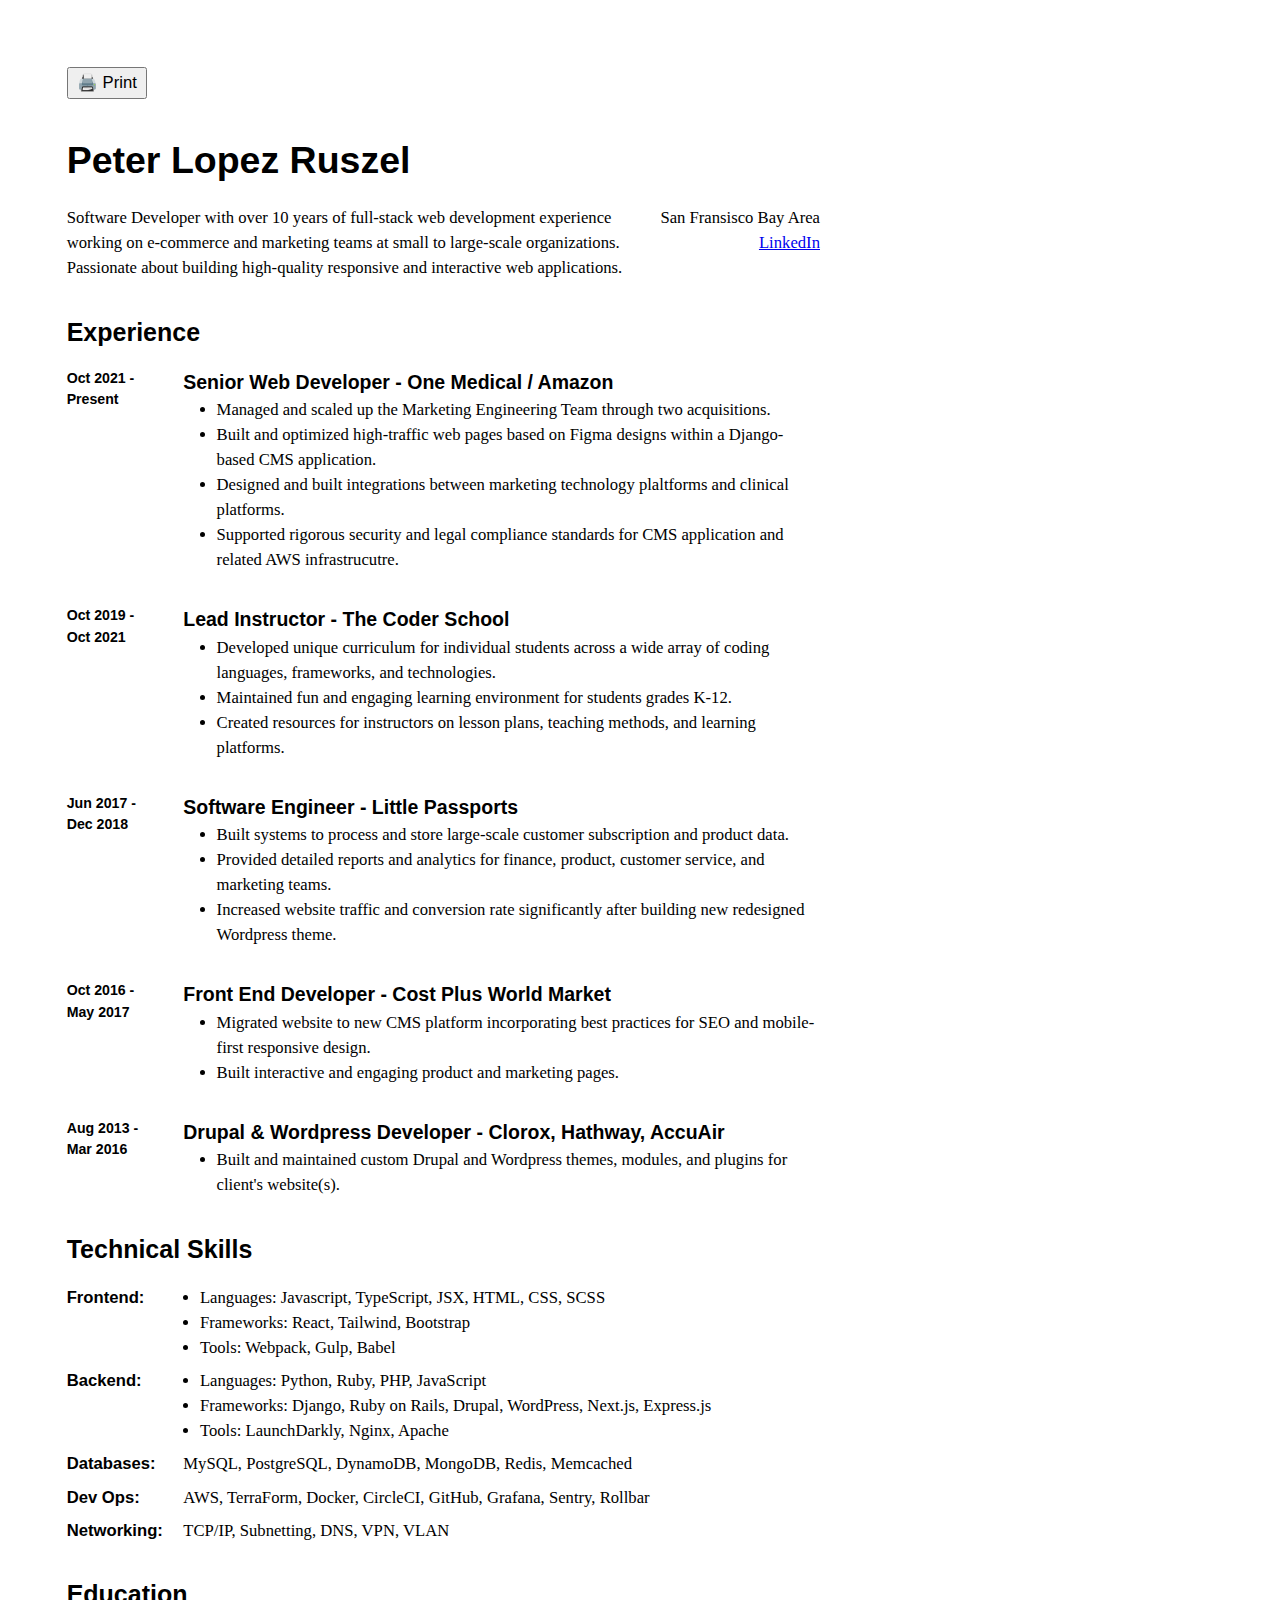
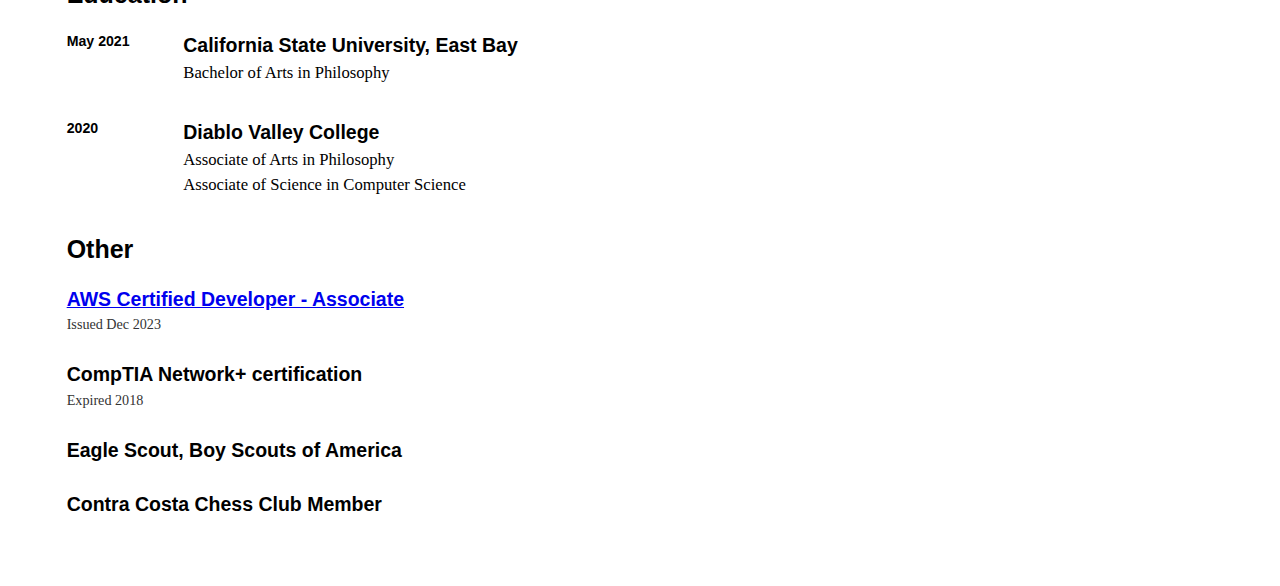
==== resume.html @ 1bb6dc42 "update resume" ====
<!DOCTYPE html>
<html lang="en">
  <head>
    <meta charset="utf-8" />
    <meta name="viewport" content="width=device-width, initial-scale=1" />
    <!-- SEO -->
    <title>Peter Ruszel Resume</title>
    <meta property="og:title" content="Peter Ruszel Resume" />
    <meta
      property="og:description"
      content="Software Developer with over 10 years of full-stack web development experience working on e-commerce and marketing teams at small to large-scale organizations. Passionate about building high-quality responsive and interactive web applications."
    />
    <meta
      property="og:image"
      content="https://peterlopez.github.io/images/open-graph.jpg"
    />
    <meta property="og:type" content="website" />
    <meta property="og:url" content="https://peterlopez.github.io/resume" />

    <!-- assets/resources -->
    <link rel="icon" href="data:;base64,iVBORwOKGO=" />
    <style>
      /* Reset */
      * {
        box-sizing: border-box;
      }
      p {
        margin: 0;
      }
      a:visited {
        color: blue;
      }

      /* Fonts */
      :root {
        --base-font-size: 10pt;
        --body-font: Georgia, "Times New Roman", Times, serif;
        --title-font: "Avenir Next", "Lucida Sans", "Lucida Sans Regular",
          "Lucida Grande", "Lucida Sans Unicode", Geneva, Verdana, sans-serif;
      }
      html {
        font-size: var(--base-font-size);
        font-family: var(--body-font);
        line-height: 1.5;
      }
      h1,
      h2,
      h3,
      h4 {
        font-family: var(--title-font);
      }

      /* Page setup */
      body {
        margin: 0;
      }
      @media screen {
        body {
          display: flex;
          flex-direction: column;
          align-items: flex-start;
          padding: 4rem;
          max-width: calc(8.5in - 8rem);
        }
      }
      @media screen and (min-width: 1024px) {
        body {
          zoom: 125%;
        }
      }
      @media print {
        .page {
          margin: 0;
          width: 6.5in;
          page-break-after: always;
        }
      }

      /* Header */
      header {
        display: grid;
        grid-template-columns: auto auto;
      }
      .page1 header {
        row-gap: 1rem;
      }
      .page1 header h1 {
        grid-column: span 2;
      }
      .print-btn {
        margin-bottom: 2rem;
        order: -1;
        padding: 0.25rem 0.5rem;
        color: black;
      }
      .name {
        margin: 0;
        font-size: 2.25rem;
      }
      .page2 .name {
        margin-bottom: 1rem;
      }
      @media screen {
        .page2 header {
          display: none;
        }
      }
      .summary {
        padding-right: 1rem;
        text-wrap: balance;
      }
      aside {
        text-align: right;
      }
      .contact p {
        margin: 0;
      }
      .page-num {
        font-family: var(--title-font);
        font-size: 1.15rem;
        margin-bottom: 1.5rem;
        margin-top: 0;
      }

      /* All Sections */
      .section-title {
        margin: 2rem 0 1rem;
      }
      .title2 {
        margin: 0;
      }
      .title3 {
        font-size: 1rem;
        font-family: var(--body-font);
        font-weight: normal;
        margin: 0;
      }
      .body-copy2 {
        color: #333;
        font-size: 0.85rem;
      }
      .entry {
        display: grid;
        grid-template-columns: 10ch auto;
        grid-template-areas: "date content";
        grid-column-gap: 2rem;
        margin: 0 0 2rem 0;
      }
      .entry .date {
        grid-area: date;
        font-size: 0.85rem;
        font-family: var(--title-font);
        font-weight: bold;
        margin: 0;
      }
      .entry .content {
        grid-area: content;
      }

      /* Experience section */
      .experience .responsibilities {
        margin: 0;
        padding: 0 0 0 2rem;
      }

      /* Skills section */
      .tech-skills .section-title {
        margin-top: 0;
      }
      .tech-skills .section-content {
        display: grid;
        grid-template-columns: 10ch auto;
        grid-row-gap: 0.5rem;
        grid-column-gap: 2rem;
        align-items: start;
      }
      .skill-category {
        font-weight: bold;
        font-family: var(--title-font);
      }
      .skill-category,
      .skill-items {
        margin: 0;
        padding: 0;
      }
      ul.skill-items {
        padding-left: 1rem;
      }
      .soft-skills-list {
        padding-left: 0;
        margin-top: 0;
        margin-bottom: 0;
      }
      .soft-skills-list li {
        margin-bottom: 0.25rem;
      }

      @media print {
        .print-btn {
          display: none;
        }
        a,
        a:visited {
          color: black;
          text-decoration: none;
        }
        @page {
          size: auto;
          margin: 0.75in 1in;
        }
      }
    </style>
  </head>
  <body>
    <div class="page page1">
      <header>
        <h1 class="name">Peter Lopez Ruszel</h1>
        <p class="summary">
          Software Developer with over 10 years of full-stack web development
          experience working on e-commerce and marketing teams at small to
          large-scale organizations. Passionate about building high-quality
          responsive and interactive web applications.
        </p>
        <aside>
          <div class="contact">
            <p class="contact-location">San Fransisco Bay Area</p>
            <p class="contact-linkedin">
              <a href="https://linkedin.com/in/peterrlopez">LinkedIn</a>
            </p>
          </div>
        </aside>
      </header>
      <main>
        <section class="experience">
          <h2 class="section-title">Experience</h2>
          <div class="section-content">
            <div class="entry">
              <p class="date">Oct 2021 - Present</p>
              <div class="content">
                <h3 class="title2">
                  Senior Web Developer - One Medical / Amazon
                </h3>
                <ul class="responsibilities">
                  <li>
                    Managed and scaled up the Marketing Engineering Team through
                    two acquisitions.
                  </li>
                  <li>
                    Built and optimized high-traffic web pages based on Figma
                    designs within a Django-based CMS application.
                  </li>
                  <li>
                    Designed and built integrations between marketing technology
                    plaltforms and clinical platforms.
                  </li>
                  <li>
                    Supported rigorous security and legal compliance standards
                    for CMS application and related AWS infrastrucutre.
                  </li>
                </ul>
              </div>
            </div>
            <div class="entry">
              <p class="date">Oct 2019 - <br />Oct 2021</p>
              <div class="content">
                <h3 class="title2">Lead Instructor - The Coder School</h3>
                <ul class="responsibilities">
                  <li>
                    Developed unique curriculum for individual students across a
                    wide array of coding languages, frameworks, and
                    technologies.
                  </li>
                  <li>
                    Maintained fun and engaging learning environment for
                    students grades K-12.
                  </li>
                  <li>
                    Created resources for instructors on lesson plans, teaching
                    methods, and learning platforms.
                  </li>
                </ul>
              </div>
            </div>
            <div class="entry">
              <p class="date">Jun 2017 - Dec 2018</p>
              <div class="content">
                <h3 class="title2">Software Engineer - Little Passports</h3>
                <ul class="responsibilities">
                  <li>
                    Built systems to process and store large-scale customer
                    subscription and product data.
                  </li>
                  <li>
                    Provided detailed reports and analytics for finance,
                    product, customer service, and marketing teams.
                  </li>
                  <li>
                    Increased website traffic and conversion rate significantly
                    after building new redesigned Wordpress theme.
                  </li>
                </ul>
              </div>
            </div>
            <div class="entry">
              <p class="date">Oct 2016 - May 2017</p>
              <div class="content">
                <h3 class="title2">
                  Front End Developer - Cost Plus World Market
                </h3>
                <ul class="responsibilities">
                  <li>
                    Migrated website to new CMS platform incorporating best
                    practices for SEO and mobile-first responsive design.
                  </li>
                  <li>
                    Built interactive and engaging product and marketing pages.
                  </li>
                </ul>
              </div>
            </div>
            <div class="entry">
              <p class="date">Aug 2013 - Mar 2016</p>
              <div class="content">
                <h3 class="title2">
                  Drupal & Wordpress Developer - Clorox, Hathway, AccuAir
                </h3>
                <ul class="responsibilities">
                  <li>
                    Built and maintained custom Drupal and Wordpress themes,
                    modules, and plugins for client's website(s).
                  </li>
                </ul>
              </div>
            </div>
          </div>
        </section>
      </main>
    </div>
    <div class="page page2">
      <header>
        <h1 class="name">Peter Lopez Ruszel</h1>
        <aside>
          <p class="page-num">2</p>
        </aside>
      </header>
      <main>
        <section class="tech-skills">
          <h2 class="section-title">Technical Skills</h2>
          <div class="section-content">
            <p class="skill-category">Frontend:</p>
            <ul class="skill-items">
              <li>Languages: Javascript, TypeScript, JSX, HTML, CSS, SCSS</li>
              <li>Frameworks: React, Tailwind, Bootstrap</li>
              <li>Tools: Webpack, Gulp, Babel</li>
            </ul>
            <p class="skill-category">Backend:</p>
            <ul class="skill-items">
              <li>Languages: Python, Ruby, PHP, JavaScript</li>
              <li>
                Frameworks: Django, Ruby on Rails, Drupal, WordPress, Next.js,
                Express.js
              </li>
              <li>Tools: LaunchDarkly, Nginx, Apache</li>
            </ul>
            <p class="skill-category">Databases:</p>
            <p class="skill-items">
              MySQL, PostgreSQL, DynamoDB, MongoDB, Redis, Memcached
            </p>
            <p class="skill-category">Dev Ops:</p>
            <p class="skill-items">
              AWS, TerraForm, Docker, CircleCI, GitHub, Grafana, Sentry, Rollbar
            </p>
            <p class="skill-category">Networking:</p>
            <p class="skill-items">TCP/IP, Subnetting, DNS, VPN, VLAN</p>
          </div>
        </section>
        <section class="education">
          <h2 class="section-title">Education</h2>
          <div class="section-content">
            <div class="entry">
              <p class="date">May 2021</p>
              <div class="content">
                <h3 class="title2">California State University, East Bay</h3>
                <h3 class="title3">Bachelor of Arts in Philosophy</h3>
              </div>
            </div>
            <div class="entry">
              <p class="date">2020</p>
              <div class="content">
                <h3 class="title2">Diablo Valley College</h3>
                <h3 class="title3">Associate of Arts in Philosophy</h3>
                <h3 class="title3">Associate of Science in Computer Science</h3>
              </div>
            </div>
          </div>
        </section>
        <section class="other">
          <h2 class="section-title">Other</h2>
          <div class="section-content">
            <h3 class="title2">
              <a
                href="https://www.credly.com/earner/earned/badge/3012c490-37a2-4f59-a415-b92a71e6569e"
              >
                AWS Certified Developer - Associate
              </a>
            </h3>
            <p class="body-copy2">Issued Dec 2023</p>
            <br />
            <h3 class="title2">CompTIA Network+ certification</h3>
            <p class="body-copy2">Expired 2018</p>
            <br />
            <h3 class="title2">Eagle Scout, Boy Scouts of America</h3>
            <br />
            <h3 class="title2">Contra Costa Chess Club Member</h3>
          </div>
        </section>
      </main>
    </div>
    <button class="print-btn" onclick="window.print()">🖨️ Print</button>
  </body>
</html>
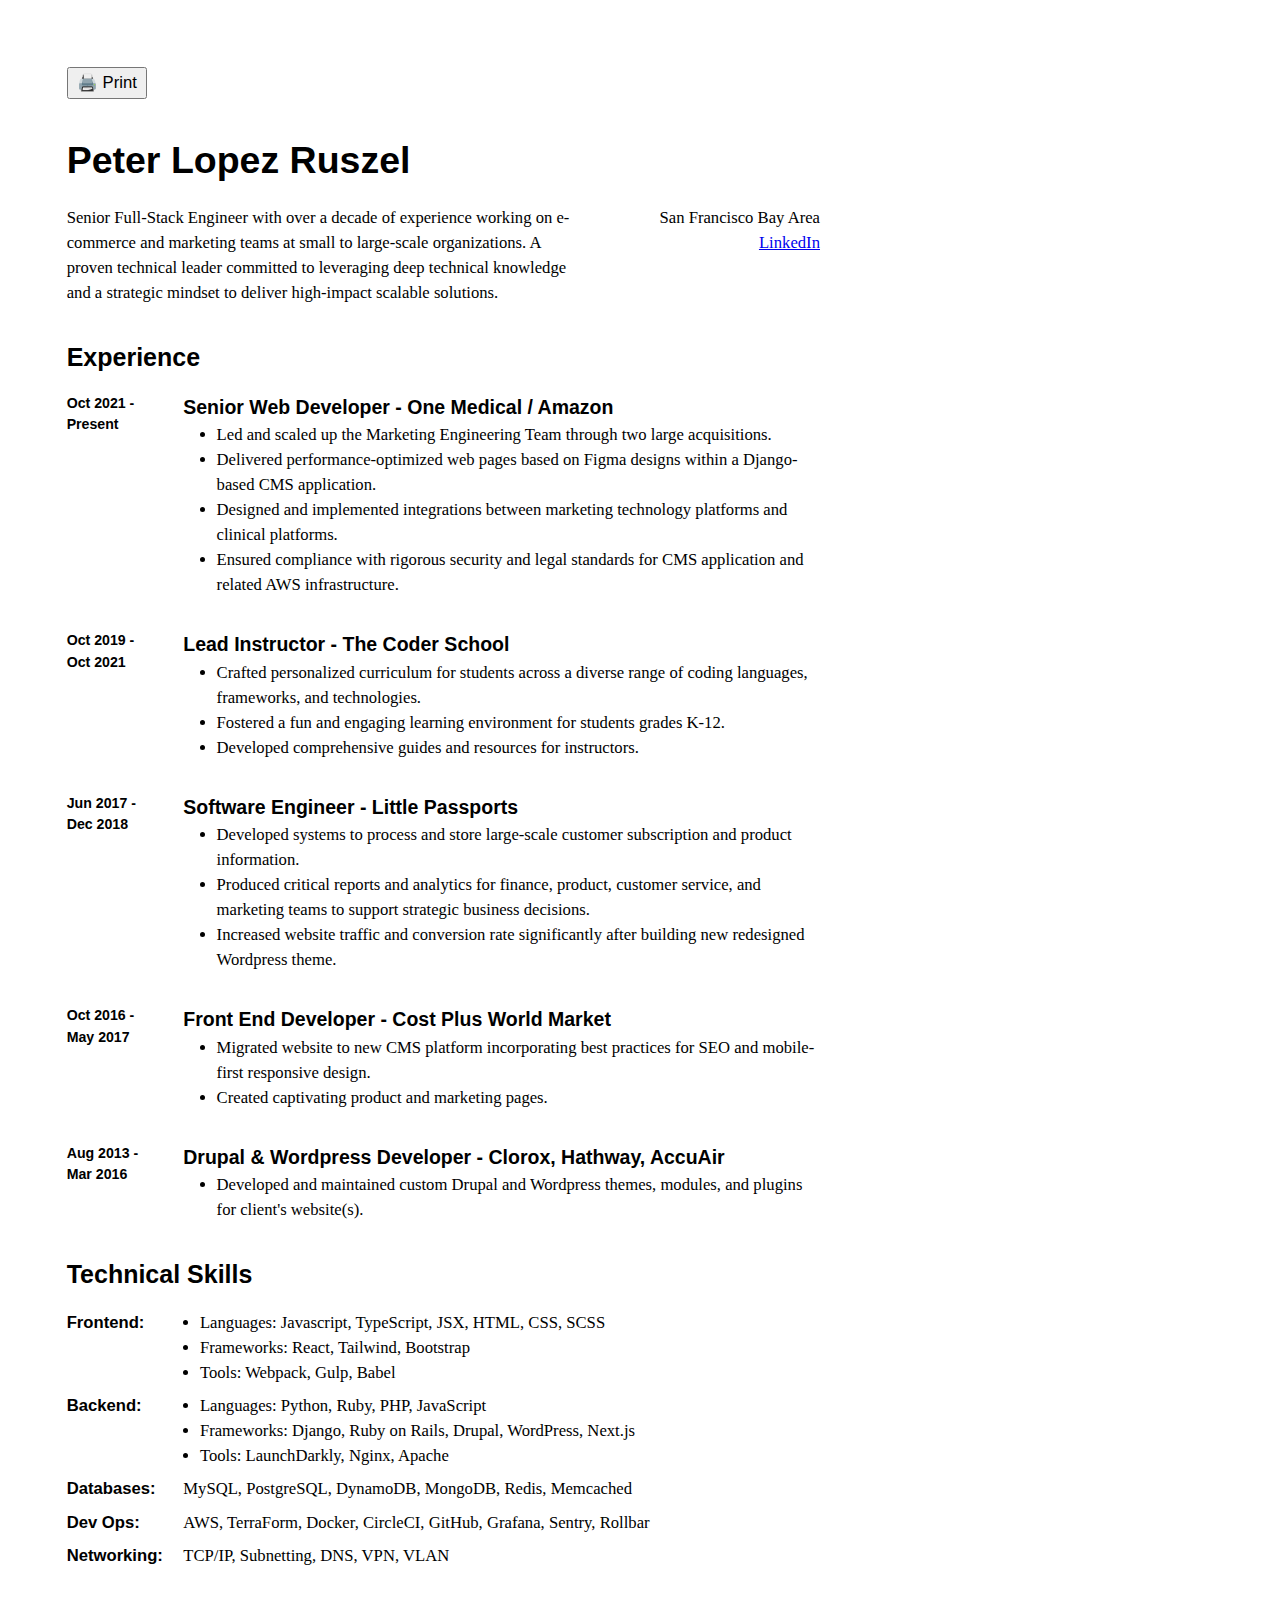
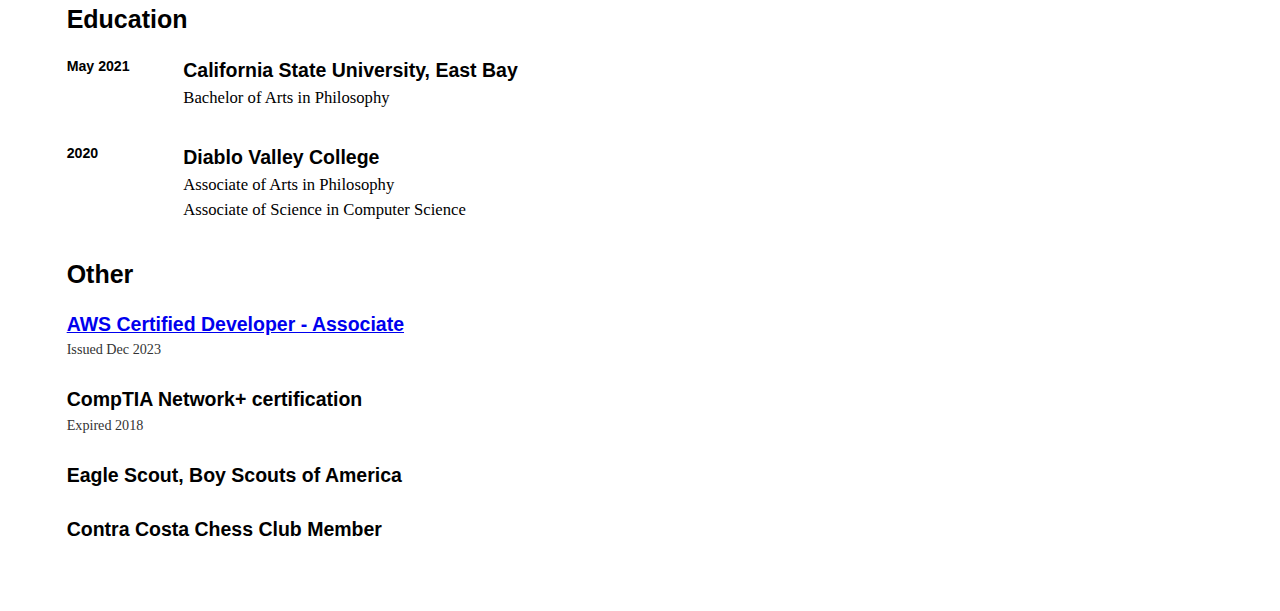
==== commit 45cc721c: "update resume" ====
--- a/resume.html
+++ b/resume.html
@@ -216,14 +216,15 @@
       <header>
         <h1 class="name">Peter Lopez Ruszel</h1>
         <p class="summary">
-          Software Developer with over 10 years of full-stack web development
-          experience working on e-commerce and marketing teams at small to
-          large-scale organizations. Passionate about building high-quality
-          responsive and interactive web applications.
+          Senior Full-Stack Engineer with over a decade of experience working on
+          e-commerce and marketing teams at small to large-scale organizations.
+          A proven technical leader committed to leveraging deep technical
+          knowledge and a strategic mindset to deliver high-impact scalable
+          solutions.
         </p>
         <aside>
           <div class="contact">
-            <p class="contact-location">San Fransisco Bay Area</p>
+            <p class="contact-location">San Francisco Bay Area</p>
             <p class="contact-linkedin">
               <a href="https://linkedin.com/in/peterrlopez">LinkedIn</a>
             </p>
@@ -242,20 +243,21 @@
                 </h3>
                 <ul class="responsibilities">
                   <li>
-                    Managed and scaled up the Marketing Engineering Team through
-                    two acquisitions.
-                  </li>
-                  <li>
-                    Built and optimized high-traffic web pages based on Figma
+                    Led and scaled up the Marketing Engineering Team through two
+                    large acquisitions.
+                  </li>
+                  <li>
+                    Delivered performance-optimized web pages based on Figma
                     designs within a Django-based CMS application.
                   </li>
                   <li>
-                    Designed and built integrations between marketing technology
-                    plaltforms and clinical platforms.
-                  </li>
-                  <li>
-                    Supported rigorous security and legal compliance standards
-                    for CMS application and related AWS infrastrucutre.
+                    Designed and implemented integrations between marketing
+                    technology platforms and clinical platforms.
+                  </li>
+                  <li>
+                    Ensured compliance with rigorous security and legal
+                    standards for CMS application and related AWS
+                    infrastructure.
                   </li>
                 </ul>
               </div>
@@ -266,17 +268,17 @@
                 <h3 class="title2">Lead Instructor - The Coder School</h3>
                 <ul class="responsibilities">
                   <li>
-                    Developed unique curriculum for individual students across a
-                    wide array of coding languages, frameworks, and
+                    Crafted personalized curriculum for students across a
+                    diverse range of coding languages, frameworks, and
                     technologies.
                   </li>
                   <li>
-                    Maintained fun and engaging learning environment for
+                    Fostered a fun and engaging learning environment for
                     students grades K-12.
                   </li>
                   <li>
-                    Created resources for instructors on lesson plans, teaching
-                    methods, and learning platforms.
+                    Developed comprehensive guides and resources for
+                    instructors.
                   </li>
                 </ul>
               </div>
@@ -287,12 +289,13 @@
                 <h3 class="title2">Software Engineer - Little Passports</h3>
                 <ul class="responsibilities">
                   <li>
-                    Built systems to process and store large-scale customer
-                    subscription and product data.
-                  </li>
-                  <li>
-                    Provided detailed reports and analytics for finance,
-                    product, customer service, and marketing teams.
+                    Developed systems to process and store large-scale customer
+                    subscription and product information.
+                  </li>
+                  <li>
+                    Produced critical reports and analytics for finance,
+                    product, customer service, and marketing teams to support
+                    strategic business decisions.
                   </li>
                   <li>
                     Increased website traffic and conversion rate significantly
@@ -312,9 +315,7 @@
                     Migrated website to new CMS platform incorporating best
                     practices for SEO and mobile-first responsive design.
                   </li>
-                  <li>
-                    Built interactive and engaging product and marketing pages.
-                  </li>
+                  <li>Created captivating product and marketing pages.</li>
                 </ul>
               </div>
             </div>
@@ -326,7 +327,7 @@
                 </h3>
                 <ul class="responsibilities">
                   <li>
-                    Built and maintained custom Drupal and Wordpress themes,
+                    Developed and maintained custom Drupal and Wordpress themes,
                     modules, and plugins for client's website(s).
                   </li>
                 </ul>
@@ -357,8 +358,7 @@
             <ul class="skill-items">
               <li>Languages: Python, Ruby, PHP, JavaScript</li>
               <li>
-                Frameworks: Django, Ruby on Rails, Drupal, WordPress, Next.js,
-                Express.js
+                Frameworks: Django, Ruby on Rails, Drupal, WordPress, Next.js
               </li>
               <li>Tools: LaunchDarkly, Nginx, Apache</li>
             </ul>
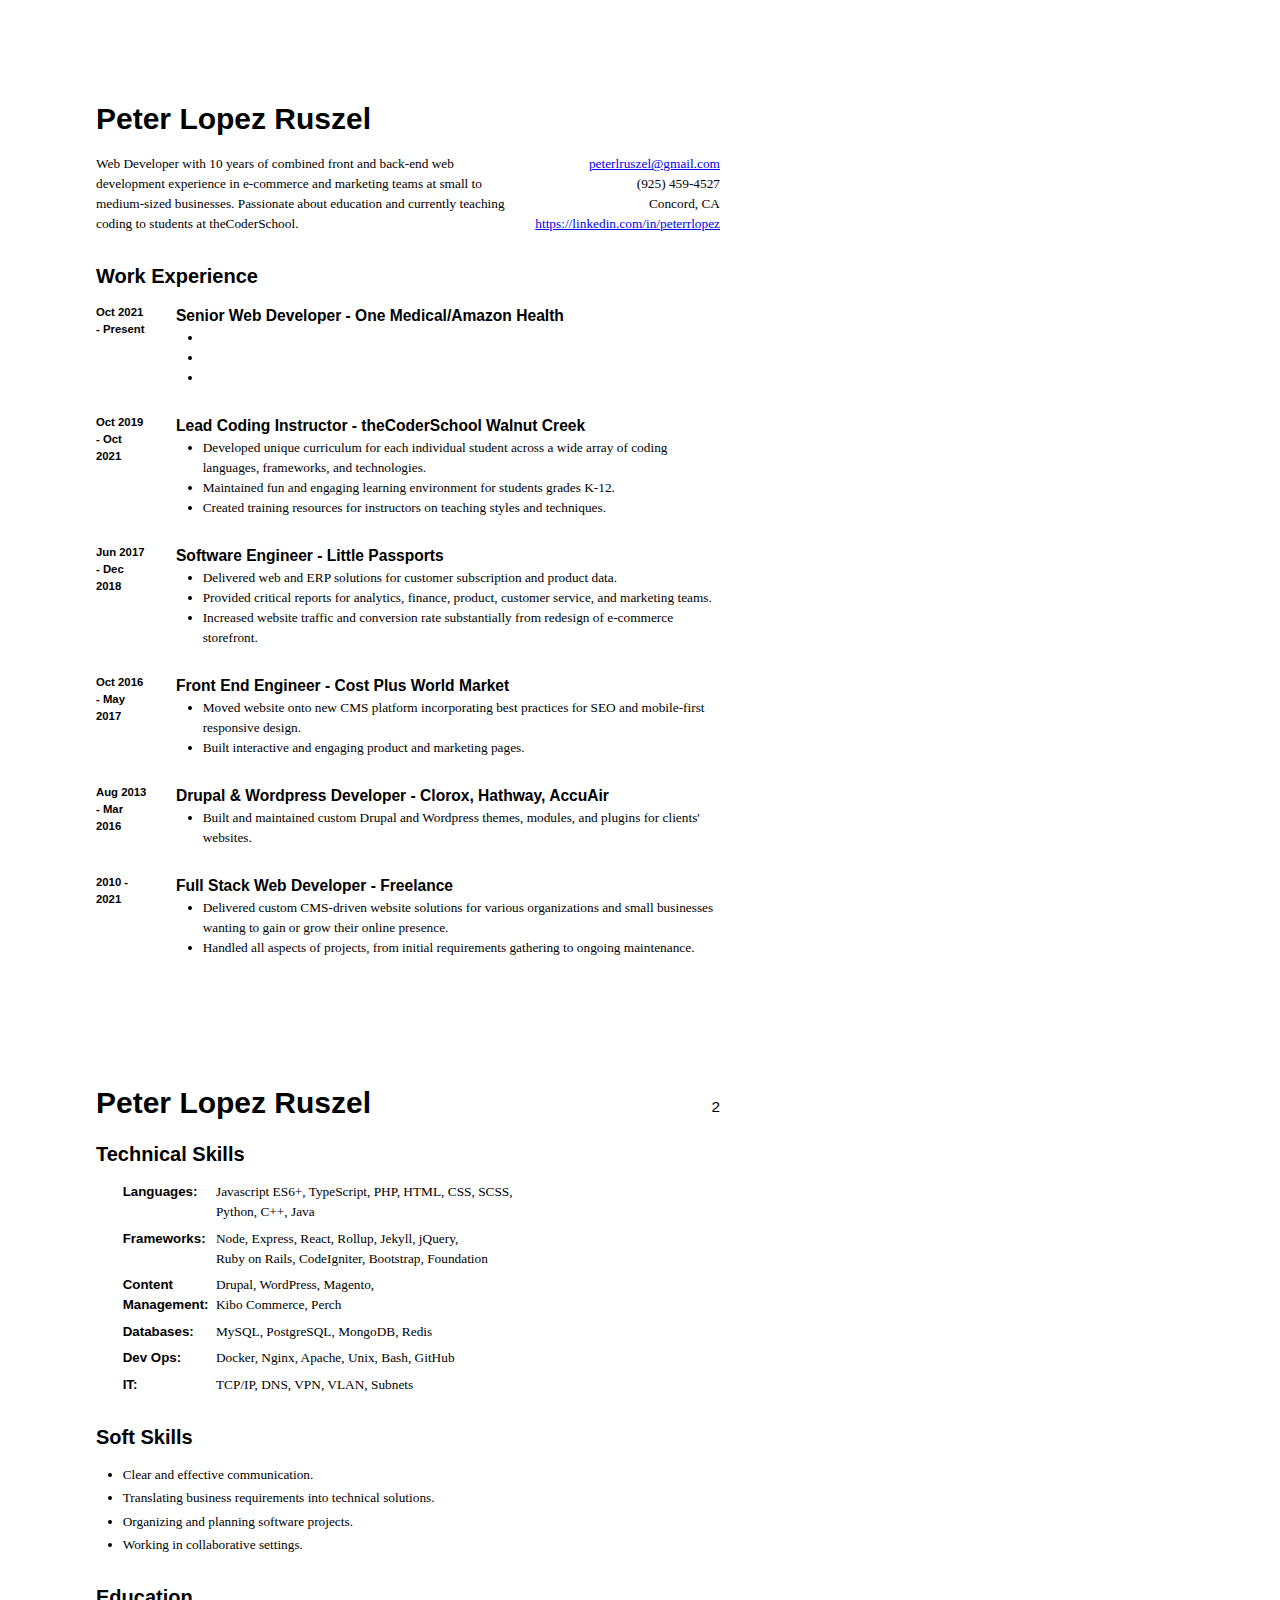
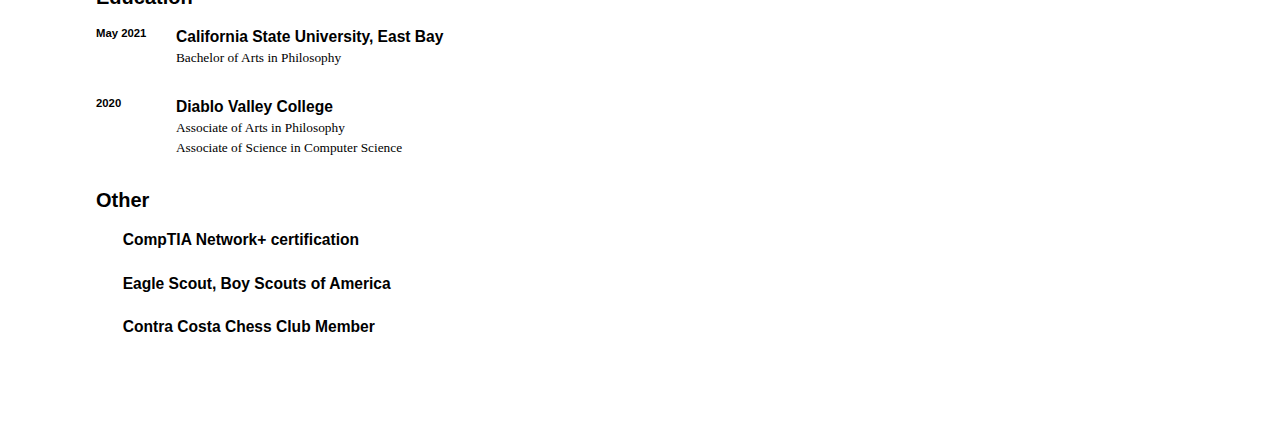
==== commit b2a06a83: "update resume" ====
--- a/resume.html
+++ b/resume.html
@@ -1,421 +1,334 @@
 <!DOCTYPE html>
-<html lang="en">
-  <head>
-    <meta charset="utf-8" />
-    <meta name="viewport" content="width=device-width, initial-scale=1" />
-    <!-- SEO -->
-    <title>Peter Ruszel Resume</title>
-    <meta property="og:title" content="Peter Ruszel Resume" />
-    <meta
-      property="og:description"
-      content="Software Developer with over 10 years of full-stack web development experience working on e-commerce and marketing teams at small to large-scale organizations. Passionate about building high-quality responsive and interactive web applications."
-    />
-    <meta
-      property="og:image"
-      content="https://peterlopez.github.io/images/open-graph.jpg"
-    />
-    <meta property="og:type" content="website" />
-    <meta property="og:url" content="https://peterlopez.github.io/resume" />
-
-    <!-- assets/resources -->
-    <link rel="icon" href="data:;base64,iVBORwOKGO=" />
-    <style>
-      /* Reset */
-      * {
-        box-sizing: border-box;
-      }
-      p {
-        margin: 0;
-      }
-      a:visited {
-        color: blue;
-      }
-
-      /* Fonts */
-      :root {
-        --base-font-size: 10pt;
-        --body-font: Georgia, "Times New Roman", Times, serif;
-        --title-font: "Avenir Next", "Lucida Sans", "Lucida Sans Regular",
-          "Lucida Grande", "Lucida Sans Unicode", Geneva, Verdana, sans-serif;
-      }
-      html {
-        font-size: var(--base-font-size);
-        font-family: var(--body-font);
-        line-height: 1.5;
-      }
-      h1,
-      h2,
-      h3,
-      h4 {
-        font-family: var(--title-font);
-      }
-
-      /* Page setup */
-      body {
-        margin: 0;
-      }
-      @media screen {
-        body {
-          display: flex;
-          flex-direction: column;
-          align-items: flex-start;
-          padding: 4rem;
-          max-width: calc(8.5in - 8rem);
-        }
-      }
-      @media screen and (min-width: 1024px) {
-        body {
-          zoom: 125%;
-        }
-      }
-      @media print {
-        .page {
-          margin: 0;
-          width: 6.5in;
-          page-break-after: always;
-        }
-      }
-
-      /* Header */
-      header {
-        display: grid;
-        grid-template-columns: auto auto;
-      }
-      .page1 header {
-        row-gap: 1rem;
-      }
-      .page1 header h1 {
-        grid-column: span 2;
-      }
-      .print-btn {
-        margin-bottom: 2rem;
-        order: -1;
-        padding: 0.25rem 0.5rem;
-        color: black;
-      }
-      .name {
-        margin: 0;
-        font-size: 2.25rem;
-      }
-      .page2 .name {
-        margin-bottom: 1rem;
-      }
-      @media screen {
-        .page2 header {
-          display: none;
-        }
-      }
-      .summary {
-        padding-right: 1rem;
-        text-wrap: balance;
-      }
-      aside {
-        text-align: right;
-      }
-      .contact p {
-        margin: 0;
-      }
-      .page-num {
-        font-family: var(--title-font);
-        font-size: 1.15rem;
-        margin-bottom: 1.5rem;
-        margin-top: 0;
-      }
-
-      /* All Sections */
-      .section-title {
-        margin: 2rem 0 1rem;
-      }
-      .title2 {
-        margin: 0;
-      }
-      .title3 {
-        font-size: 1rem;
-        font-family: var(--body-font);
-        font-weight: normal;
-        margin: 0;
-      }
-      .body-copy2 {
-        color: #333;
-        font-size: 0.85rem;
-      }
-      .entry {
-        display: grid;
-        grid-template-columns: 10ch auto;
-        grid-template-areas: "date content";
-        grid-column-gap: 2rem;
-        margin: 0 0 2rem 0;
-      }
-      .entry .date {
-        grid-area: date;
-        font-size: 0.85rem;
-        font-family: var(--title-font);
-        font-weight: bold;
-        margin: 0;
-      }
-      .entry .content {
-        grid-area: content;
-      }
-
-      /* Experience section */
-      .experience .responsibilities {
-        margin: 0;
-        padding: 0 0 0 2rem;
-      }
-
-      /* Skills section */
-      .tech-skills .section-title {
-        margin-top: 0;
-      }
-      .tech-skills .section-content {
-        display: grid;
-        grid-template-columns: 10ch auto;
-        grid-row-gap: 0.5rem;
-        grid-column-gap: 2rem;
-        align-items: start;
-      }
-      .skill-category {
-        font-weight: bold;
-        font-family: var(--title-font);
-      }
-      .skill-category,
-      .skill-items {
-        margin: 0;
-        padding: 0;
-      }
-      ul.skill-items {
-        padding-left: 1rem;
-      }
-      .soft-skills-list {
-        padding-left: 0;
-        margin-top: 0;
-        margin-bottom: 0;
-      }
-      .soft-skills-list li {
-        margin-bottom: 0.25rem;
-      }
-
-      @media print {
-        .print-btn {
-          display: none;
-        }
-        a,
-        a:visited {
-          color: black;
-          text-decoration: none;
-        }
-        @page {
-          size: auto;
-          margin: 0.75in 1in;
-        }
-      }
-    </style>
-  </head>
-  <body>
-    <div class="page page1">
-      <header>
-        <h1 class="name">Peter Lopez Ruszel</h1>
-        <p class="summary">
-          Senior Full-Stack Engineer with over a decade of experience working on
-          e-commerce and marketing teams at small to large-scale organizations.
-          A proven technical leader committed to leveraging deep technical
-          knowledge and a strategic mindset to deliver high-impact scalable
-          solutions.
-        </p>
-        <aside>
-          <div class="contact">
-            <p class="contact-location">San Francisco Bay Area</p>
-            <p class="contact-linkedin">
-              <a href="https://linkedin.com/in/peterrlopez">LinkedIn</a>
-            </p>
-          </div>
-        </aside>
-      </header>
-      <main>
-        <section class="experience">
-          <h2 class="section-title">Experience</h2>
-          <div class="section-content">
-            <div class="entry">
-              <p class="date">Oct 2021 - Present</p>
-              <div class="content">
-                <h3 class="title2">
-                  Senior Web Developer - One Medical / Amazon
-                </h3>
-                <ul class="responsibilities">
-                  <li>
-                    Led and scaled up the Marketing Engineering Team through two
-                    large acquisitions.
-                  </li>
-                  <li>
-                    Delivered performance-optimized web pages based on Figma
-                    designs within a Django-based CMS application.
-                  </li>
-                  <li>
-                    Designed and implemented integrations between marketing
-                    technology platforms and clinical platforms.
-                  </li>
-                  <li>
-                    Ensured compliance with rigorous security and legal
-                    standards for CMS application and related AWS
-                    infrastructure.
-                  </li>
-                </ul>
-              </div>
-            </div>
-            <div class="entry">
-              <p class="date">Oct 2019 - <br />Oct 2021</p>
-              <div class="content">
-                <h3 class="title2">Lead Instructor - The Coder School</h3>
-                <ul class="responsibilities">
-                  <li>
-                    Crafted personalized curriculum for students across a
-                    diverse range of coding languages, frameworks, and
-                    technologies.
-                  </li>
-                  <li>
-                    Fostered a fun and engaging learning environment for
-                    students grades K-12.
-                  </li>
-                  <li>
-                    Developed comprehensive guides and resources for
-                    instructors.
-                  </li>
-                </ul>
-              </div>
-            </div>
-            <div class="entry">
-              <p class="date">Jun 2017 - Dec 2018</p>
-              <div class="content">
-                <h3 class="title2">Software Engineer - Little Passports</h3>
-                <ul class="responsibilities">
-                  <li>
-                    Developed systems to process and store large-scale customer
-                    subscription and product information.
-                  </li>
-                  <li>
-                    Produced critical reports and analytics for finance,
-                    product, customer service, and marketing teams to support
-                    strategic business decisions.
-                  </li>
-                  <li>
-                    Increased website traffic and conversion rate significantly
-                    after building new redesigned Wordpress theme.
-                  </li>
-                </ul>
-              </div>
-            </div>
-            <div class="entry">
-              <p class="date">Oct 2016 - May 2017</p>
-              <div class="content">
-                <h3 class="title2">
-                  Front End Developer - Cost Plus World Market
-                </h3>
-                <ul class="responsibilities">
-                  <li>
-                    Migrated website to new CMS platform incorporating best
-                    practices for SEO and mobile-first responsive design.
-                  </li>
-                  <li>Created captivating product and marketing pages.</li>
-                </ul>
-              </div>
-            </div>
-            <div class="entry">
-              <p class="date">Aug 2013 - Mar 2016</p>
-              <div class="content">
-                <h3 class="title2">
-                  Drupal & Wordpress Developer - Clorox, Hathway, AccuAir
-                </h3>
-                <ul class="responsibilities">
-                  <li>
-                    Developed and maintained custom Drupal and Wordpress themes,
-                    modules, and plugins for client's website(s).
-                  </li>
-                </ul>
-              </div>
-            </div>
-          </div>
-        </section>
-      </main>
-    </div>
-    <div class="page page2">
-      <header>
-        <h1 class="name">Peter Lopez Ruszel</h1>
-        <aside>
-          <p class="page-num">2</p>
-        </aside>
-      </header>
-      <main>
-        <section class="tech-skills">
-          <h2 class="section-title">Technical Skills</h2>
-          <div class="section-content">
-            <p class="skill-category">Frontend:</p>
-            <ul class="skill-items">
-              <li>Languages: Javascript, TypeScript, JSX, HTML, CSS, SCSS</li>
-              <li>Frameworks: React, Tailwind, Bootstrap</li>
-              <li>Tools: Webpack, Gulp, Babel</li>
-            </ul>
-            <p class="skill-category">Backend:</p>
-            <ul class="skill-items">
-              <li>Languages: Python, Ruby, PHP, JavaScript</li>
-              <li>
-                Frameworks: Django, Ruby on Rails, Drupal, WordPress, Next.js
-              </li>
-              <li>Tools: LaunchDarkly, Nginx, Apache</li>
-            </ul>
-            <p class="skill-category">Databases:</p>
-            <p class="skill-items">
-              MySQL, PostgreSQL, DynamoDB, MongoDB, Redis, Memcached
-            </p>
-            <p class="skill-category">Dev Ops:</p>
-            <p class="skill-items">
-              AWS, TerraForm, Docker, CircleCI, GitHub, Grafana, Sentry, Rollbar
-            </p>
-            <p class="skill-category">Networking:</p>
-            <p class="skill-items">TCP/IP, Subnetting, DNS, VPN, VLAN</p>
-          </div>
-        </section>
-        <section class="education">
-          <h2 class="section-title">Education</h2>
-          <div class="section-content">
-            <div class="entry">
-              <p class="date">May 2021</p>
-              <div class="content">
-                <h3 class="title2">California State University, East Bay</h3>
-                <h3 class="title3">Bachelor of Arts in Philosophy</h3>
-              </div>
-            </div>
-            <div class="entry">
-              <p class="date">2020</p>
-              <div class="content">
-                <h3 class="title2">Diablo Valley College</h3>
-                <h3 class="title3">Associate of Arts in Philosophy</h3>
-                <h3 class="title3">Associate of Science in Computer Science</h3>
-              </div>
-            </div>
-          </div>
-        </section>
-        <section class="other">
-          <h2 class="section-title">Other</h2>
-          <div class="section-content">
-            <h3 class="title2">
-              <a
-                href="https://www.credly.com/earner/earned/badge/3012c490-37a2-4f59-a415-b92a71e6569e"
-              >
-                AWS Certified Developer - Associate
-              </a>
-            </h3>
-            <p class="body-copy2">Issued Dec 2023</p>
-            <br />
-            <h3 class="title2">CompTIA Network+ certification</h3>
-            <p class="body-copy2">Expired 2018</p>
-            <br />
-            <h3 class="title2">Eagle Scout, Boy Scouts of America</h3>
-            <br />
-            <h3 class="title2">Contra Costa Chess Club Member</h3>
-          </div>
-        </section>
-      </main>
-    </div>
-    <button class="print-btn" onclick="window.print()">🖨️ Print</button>
-  </body>
+<html lang='en'>
+	<head>
+		<meta charset='utf-8'>
+		<meta name='viewport' content='width=device-width, initial-scale=1'>
+		<!-- SEO -->
+		<title>Peter Ruszel's Resume</title>
+		<!-- assets/resources -->
+		<link rel="icon" href="data:;base64,iVBORwOKGO=" />
+		<style>
+			* { box-sizing: border-box; }
+
+			/* Fonts */
+			:root {
+				--base-font-size: 10pt;
+				--body-font: Georgia, 'Times New Roman', Times, serif;
+				--title-font: 'Avenir Next', 'Lucida Sans', 'Lucida Sans Regular', 'Lucida Grande', 'Lucida Sans Unicode', Geneva, Verdana, sans-serif;
+			}
+			html {
+				font-size: var(--base-font-size);
+				font-family: var(--body-font);
+				line-height: 1.5;
+			}
+			h1, h2, h3, h4 {
+				font-family: var(--title-font);
+			}
+
+
+			/* Page setup */
+			body {
+				margin: 0;
+			}
+			.page {
+				margin: 1in;
+				width: 6.5in;
+			}
+
+
+			/* Page layout */
+			.page {
+				display: grid;
+				grid-template-columns: auto auto;
+				align-items: end;
+				grid-template-areas: 
+					'header aside'
+					'main main';
+				page-break-after: always;
+			}
+			header { grid-area: header; }
+			main { grid-area: main; }
+			aside { grid-area: aside; }
+
+
+			/* Header */
+			.name {
+				margin: 0;
+				font-size: 2.25rem;
+			}
+			.page2 .name {
+				margin-bottom: 1rem;
+			}
+			.summary {
+				margin: 1rem 1rem 0 0;
+			}
+			aside {
+				text-align: right;
+			}
+			.contact p {
+				margin: 0;
+			}
+			.page-num {
+				font-family: var(--title-font);
+				font-size: 1.15rem;
+				margin-bottom: 1.5rem;
+				margin-top: 0;
+			}
+
+
+			/* All Sections */
+			.section-title {
+				margin: 2rem 0 1rem;
+			}
+			section:not(.experience, .education) .section-content {
+				margin-left: 2rem ;
+			}
+			.title2 {
+				margin: 0;
+			}
+			.title3 {
+				font-size: 1rem;
+				font-family: var(--body-font);
+				font-weight: normal;
+				margin: 0;
+			}
+			.entry {
+				display: grid;
+				grid-template-columns: 8ch auto;
+				grid-template-areas: 'date content';
+				grid-column-gap: 2rem;
+				margin: 0 0 2rem 0;
+			}
+			.entry .date {
+				grid-area: date;
+				font-size: 0.85rem;
+				font-family: var(--title-font);
+				font-weight: bold;
+				margin: 0;
+			}
+			.entry .content {
+				grid-area: content;
+			}
+
+
+			/* Experience section */
+			.experience .responsibilities {
+				margin: 0;
+				padding: 0 0 0 2rem;
+			}
+
+
+			/* Skills section */
+			.tech-skills .section-title {
+				margin-top: 0;
+			}
+			.tech-skills .section-content {
+				display: grid;
+				grid-template-columns: 10ch auto;
+				grid-row-gap: 0.5rem;
+				grid-column-gap: 2rem;
+				align-items: start;
+			}
+			.skill-category {
+				font-weight: bold;
+				font-family: var(--title-font);
+			}
+			.skill-category, .skill-items {
+				margin: 0;
+			}
+			.soft-skills-list {
+				padding-left: 0;
+				margin-top: 0; margin-bottom: 0;
+			}
+			.soft-skills-list li {
+				margin-bottom: 0.25rem;
+			}
+
+
+			@media print {
+				a {
+					color: black;
+					text-decoration: none;
+				}
+				.page {
+					margin: 0;
+				}
+				@page {
+					size: auto;
+					margin: 0.75in 1in;
+				}
+			}
+		</style>
+	</head>
+	<body>
+		<div class='page page1'>
+			<header>
+				<h1 class='name'>Peter Lopez Ruszel</h1>
+				<p class='summary'>
+					Web Developer with 10 years of combined front and back-end web development experience in e-commerce and marketing teams at small to medium-sized businesses. 
+					Passionate about education and currently teaching coding to students at theCoderSchool.
+				</p>
+			</header>
+			<aside>
+				<div class='contact'>
+					<p class='contact-email'><a href='mailto:peterlruszel@gmail.com'>peterlruszel@gmail.com</a></p>
+					<p class='contact-phone'>(925) 459-4527</p>
+					<p class='contact-location'>Concord, CA</p>
+					<p class='contact-linkedin'><a href='https://linkedin.com/in/peterrlopez'>https://linkedin.com/in/peterrlopez</a></p>
+				</div>
+			</aside>
+			<main>
+				<section class='experience'>
+
+					<h2 class='section-title'>Work Experience</h2>
+
+					<div class='section-content'>
+
+                        <div class='entry'>
+                            <p class='date'>Oct 2021 - Present</p>
+							<div class='content'>
+								<h3 class='title2'>Senior Web Developer - One Medical/Amazon Health</h3>
+								<ul class='responsibilities'>
+									<li></li>
+									<li></li>
+									<li></li>
+								</ul>
+							</div> 
+                        </div>
+
+						<div class='entry'>
+							<p class='date'>Oct 2019 - Oct 2021</p>
+							<div class='content'>
+								<h3 class='title2'>Lead Coding Instructor - theCoderSchool Walnut Creek</h3>
+								<ul class='responsibilities'>
+									<li>Developed unique curriculum for each individual student across a wide array of coding languages, frameworks, and technologies.</li>
+									<li>Maintained fun and engaging learning environment for students grades K-12.</li>
+									<li>Created training resources for instructors on teaching styles and techniques.</li>
+								</ul>
+							</div>
+						</div>
+
+						<div class='entry'>
+							<p class='date'>Jun 2017 - Dec 2018</p>
+							<div class='content'>
+								<h3 class='title2'>Software Engineer - Little Passports</h3>
+								<ul class='responsibilities'>
+									<li>Delivered web and ERP solutions for customer subscription and product data.</li>
+									<li>Provided critical reports for analytics, finance, product, customer service, and marketing teams.</li>
+									<li>Increased website traffic and conversion rate substantially from redesign of e-commerce storefront.</li>
+								</ul>
+							</div>
+						</div>
+
+						<div class='entry'>
+							<p class='date'>Oct 2016 - May 2017</p>
+							<div class='content'>
+								<h3 class='title2'>Front End Engineer - Cost Plus World Market</h3>
+								<ul class='responsibilities'>
+									<li>Moved website onto new CMS platform incorporating best practices for SEO and mobile-first responsive design.</li>
+									<li>Built interactive and engaging product and marketing pages.</li>
+								</ul>
+							</div>
+						</div>
+						<div class='entry'>
+							<p class='date'>Aug 2013 - Mar 2016</p>
+							<div class='content'>
+								<h3 class='title2'>Drupal & Wordpress Developer - Clorox, Hathway, AccuAir</h3>
+								<ul class='responsibilities'>
+									<li>Built and maintained custom Drupal and Wordpress themes, modules, and plugins for clients' websites.</li>
+								</ul>
+							</div>
+						</div>
+
+						<div class='entry'>
+							<p class='date'>2010 - 2021</p>
+							<div class='content'>
+								<h3 class='title2'>Full Stack Web Developer - Freelance</h3>
+								<ul class='responsibilities'>
+									<li>Delivered custom CMS-driven website solutions for various organizations and small businesses wanting to gain or grow their online presence.</li>
+									<li>Handled all aspects of projects, from initial requirements gathering to ongoing maintenance.</li>
+								</ul>
+							</div>
+						</div>
+                        
+					</div>
+				</section>
+			</main>
+		</div>
+		<div class='page page2'>
+			<header>
+				<h1 class='name'>Peter Lopez Ruszel</h1>
+			</header>
+			<aside>
+				<p class='page-num'>2</p>
+			</aside>
+			<main>
+				<section class='tech-skills'>
+					<h2 class='section-title'>Technical Skills</h2>
+					<div class='section-content'>
+						<p class='skill-category'>Languages:</p>
+						<p class='skill-items'>
+							Javascript ES6+, TypeScript, PHP, HTML, CSS, SCSS, <br>
+							Python, C++, Java</p>
+						<p class='skill-category'>Frameworks:</p>
+						<p class='skill-items'>
+							Node, Express, React, Rollup, Jekyll, jQuery, <br>
+							Ruby on Rails, CodeIgniter, Bootstrap, Foundation
+						</p>
+						<p class='skill-category'>Content Management:</p>
+						<p class='skill-items'>
+							Drupal, WordPress, Magento, <br>
+							Kibo Commerce, Perch</p>
+						<p class='skill-category'>Databases:</p>
+						<p class='skill-items'>MySQL, PostgreSQL, MongoDB, Redis</p>
+						<p class='skill-category'>Dev Ops:</p>
+						<p class='skill-items'>Docker, Nginx, Apache, Unix, Bash, GitHub</p>
+						<p class='skill-category'>IT:</p>
+						<p class='skill-items'>TCP/IP, DNS, VPN, VLAN, Subnets</p>
+					</div>
+				</section>
+				<section class='soft-skills'>
+					<h2 class='section-title'>Soft Skills</h2>
+					<div class='section-content'>
+						<ul class='soft-skills-list'>
+							<li>Clear and effective communication.</li>
+							<li>Translating business requirements into technical solutions.</li>
+							<li>Organizing and planning software projects.</li>
+							<li>Working in collaborative settings.</li>
+						</ul>
+					</div>
+				</section>
+				<section class='education'>
+					<h2 class='section-title'>Education</h2>
+					<div class='section-content'>
+						<div class='entry'>
+							<p class='date'>May 2021</p>
+							<div class='content'>
+								<h3 class='title2'>California State University, East Bay</h3>
+								<h3 class='title3'>Bachelor of Arts in Philosophy</h3>
+							</div>
+						</div>
+						<div class='entry'>
+							<p class='date'>2020</p>
+							<div class='content'>
+								<h3 class='title2'>Diablo Valley College</h3>
+								<h3 class='title3'>Associate of Arts in Philosophy</h3>
+								<h3 class='title3'>Associate of Science in Computer Science</h3>
+							</div>
+						</div>
+					</div>
+				</section>
+				<section class='other'>
+					<h2 class='section-title'>Other</h2>
+					<div class='section-content'>
+						<h3 class='title2'>CompTIA Network+ certification</h3>
+						<br>
+						<h3 class='title2'>Eagle Scout, Boy Scouts of America</h3>
+						<br>
+						<h3 class='title2'>Contra Costa Chess Club Member</h3>
+					</div>
+				</section>
+			</main>
+		</div>
+	</body>
 </html>
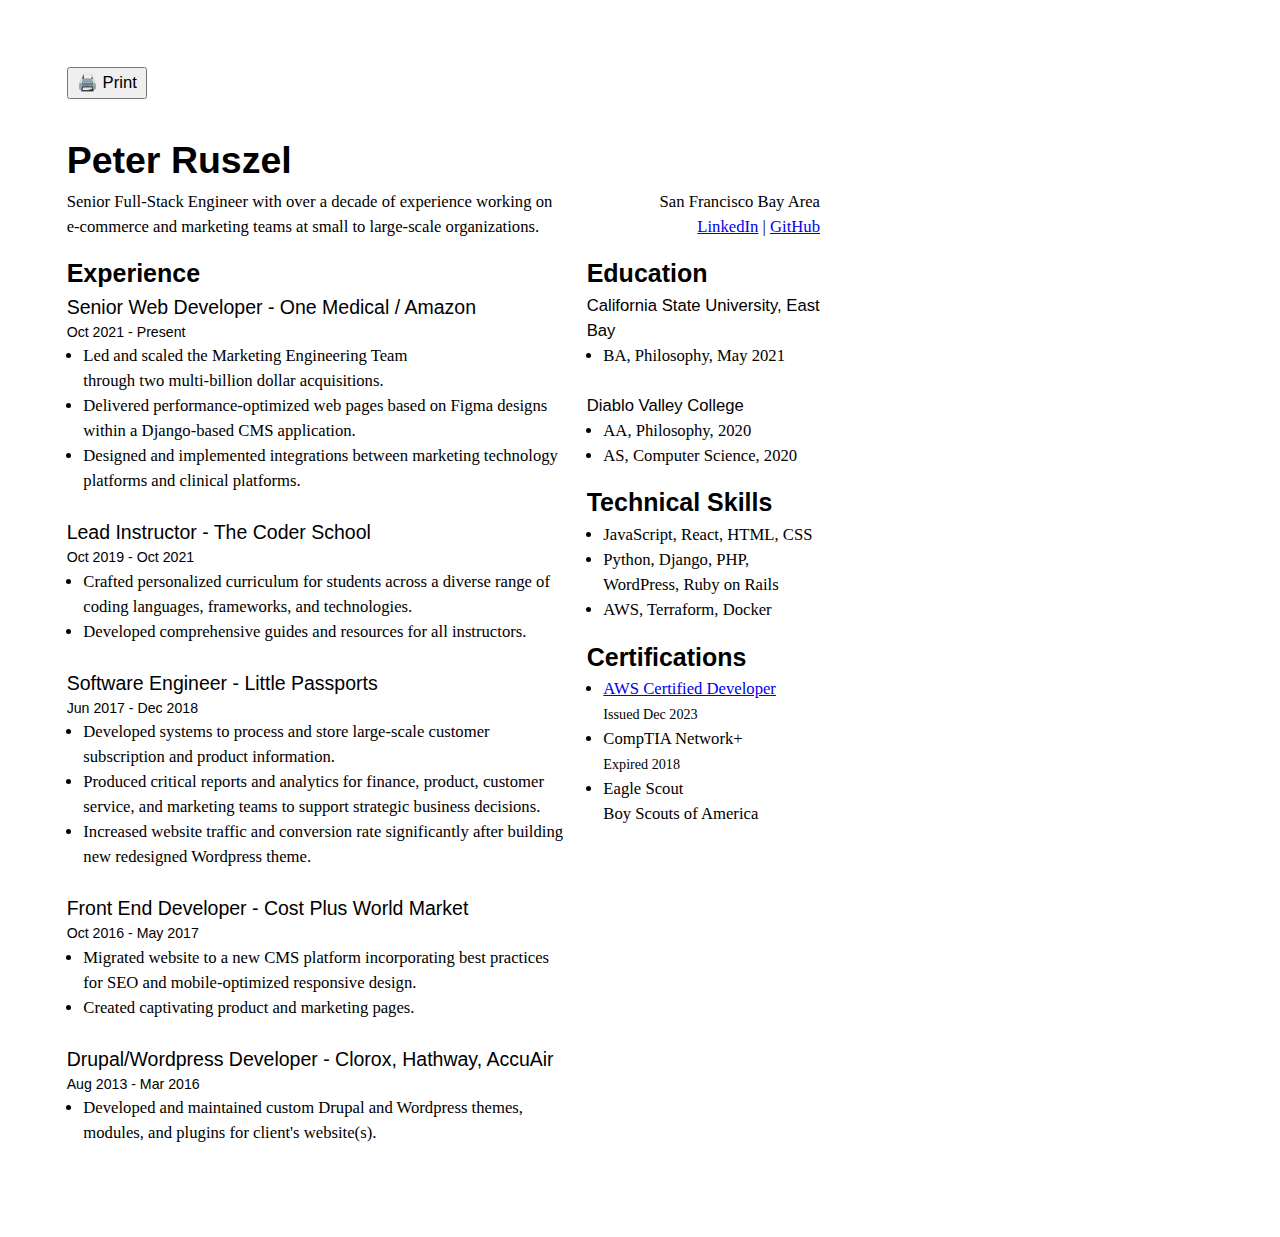
==== commit 782fc0fd: "update resume" ====
--- a/resume.html
+++ b/resume.html
@@ -1,334 +1,360 @@
 <!DOCTYPE html>
-<html lang='en'>
-	<head>
-		<meta charset='utf-8'>
-		<meta name='viewport' content='width=device-width, initial-scale=1'>
-		<!-- SEO -->
-		<title>Peter Ruszel's Resume</title>
-		<!-- assets/resources -->
-		<link rel="icon" href="data:;base64,iVBORwOKGO=" />
-		<style>
-			* { box-sizing: border-box; }
+<html lang="en">
+<head>
+    <meta charset="utf-8" />
+    <meta name="viewport" content="width=device-width, initial-scale=1" />
+    <!-- SEO -->
+    <title>Peter Ruszel Resume</title>
+    <meta property="og:title" content="Peter Ruszel Resume" />
+    <meta
+    property="og:description"
+    content="Senior Full-Stack Engineer with over a decade of experience working on e-commerce and marketing teams at small to large-scale organizations."
+    />
+    <meta
+    property="og:image"
+    content="https://peterlopez.github.io/images/open-graph.jpg"
+    />
+    <meta property="og:type" content="website" />
+    <meta property="og:url" content="https://peterlopez.github.io/resume" />
+    
+    <!-- assets/resources -->
+    <link rel="icon" href="data:;base64,iVBORwOKGO=" />
+    <style>
+        /* Reset */
+        * {
+            box-sizing: border-box;
+            /* text-wrap: balance; */
+        }
+        p {
+            margin: 0;
+        }
+        a:visited {
+            color: blue;
+        }
+        
+        /* Fonts */
+        :root {
+            --base-font-size: 10pt;
+            --body-font: Georgia, "Times New Roman", Times, serif;
+            --title-font: "Avenir Next", "Lucida Sans", "Lucida Sans Regular",
+            "Lucida Grande", "Lucida Sans Unicode", Geneva, Verdana, sans-serif;
+        }
+        html {
+            font-size: var(--base-font-size);
+            font-family: var(--body-font);
+            line-height: 1.5;
+        }
+        h1,
+        h2,
+        h3,
+        h4 {
+            font-family: var(--title-font);
+        }
+        h3 {
+            font-weight: 500;
+        }
+        h4 {
+            font-weight: 500;
+            margin: 0;
+        }
+        
+        /* Page setup */
+        body {
+            margin: 0;
+        }
+        @media screen {
+            body {
+                display: flex;
+                flex-direction: column;
+                align-items: flex-start;
+                padding: 4rem;
+                max-width: calc(8.5in - 8rem);
+            }
+        }
+        @media screen and (min-width: 1024px) {
+            body {
+                zoom: 125%;
+            }
+        }
+        @media print {
+            .page {
+                margin: 0;
+                width: 6.5in;
+                page-break-after: always;
+            }
+        }
+        
+        /* Header */
+        header {
+            display: grid;
+            grid-template-columns: auto auto;
+        }
+        header h1 {
+            grid-column: span 2;
+        }
+        .print-btn {
+            margin-bottom: 2rem;
+            order: -1;
+            padding: 0.25rem 0.5rem;
+            color: black;
+        }
+        .name {
+            margin: 0;
+            font-size: 2.25rem;
+        }
+        .summary {
+            padding-right: 1rem;
+            text-wrap: balance;
+        }
+        aside {
+            text-align: right;
+        }
+        .contact p {
+            margin: 0;
+        }
 
-			/* Fonts */
-			:root {
-				--base-font-size: 10pt;
-				--body-font: Georgia, 'Times New Roman', Times, serif;
-				--title-font: 'Avenir Next', 'Lucida Sans', 'Lucida Sans Regular', 'Lucida Grande', 'Lucida Sans Unicode', Geneva, Verdana, sans-serif;
-			}
-			html {
-				font-size: var(--base-font-size);
-				font-family: var(--body-font);
-				line-height: 1.5;
-			}
-			h1, h2, h3, h4 {
-				font-family: var(--title-font);
-			}
-
-
-			/* Page setup */
-			body {
-				margin: 0;
-			}
-			.page {
-				margin: 1in;
-				width: 6.5in;
-			}
-
-
-			/* Page layout */
-			.page {
-				display: grid;
-				grid-template-columns: auto auto;
-				align-items: end;
-				grid-template-areas: 
-					'header aside'
-					'main main';
-				page-break-after: always;
-			}
-			header { grid-area: header; }
-			main { grid-area: main; }
-			aside { grid-area: aside; }
-
-
-			/* Header */
-			.name {
-				margin: 0;
-				font-size: 2.25rem;
-			}
-			.page2 .name {
-				margin-bottom: 1rem;
-			}
-			.summary {
-				margin: 1rem 1rem 0 0;
-			}
-			aside {
-				text-align: right;
-			}
-			.contact p {
-				margin: 0;
-			}
-			.page-num {
-				font-family: var(--title-font);
-				font-size: 1.15rem;
-				margin-bottom: 1.5rem;
-				margin-top: 0;
-			}
-
-
-			/* All Sections */
-			.section-title {
-				margin: 2rem 0 1rem;
-			}
-			section:not(.experience, .education) .section-content {
-				margin-left: 2rem ;
-			}
-			.title2 {
-				margin: 0;
-			}
-			.title3 {
-				font-size: 1rem;
-				font-family: var(--body-font);
-				font-weight: normal;
-				margin: 0;
-			}
-			.entry {
-				display: grid;
-				grid-template-columns: 8ch auto;
-				grid-template-areas: 'date content';
-				grid-column-gap: 2rem;
-				margin: 0 0 2rem 0;
-			}
-			.entry .date {
-				grid-area: date;
-				font-size: 0.85rem;
-				font-family: var(--title-font);
-				font-weight: bold;
-				margin: 0;
-			}
-			.entry .content {
-				grid-area: content;
-			}
-
-
-			/* Experience section */
-			.experience .responsibilities {
-				margin: 0;
-				padding: 0 0 0 2rem;
-			}
-
-
-			/* Skills section */
-			.tech-skills .section-title {
-				margin-top: 0;
-			}
-			.tech-skills .section-content {
-				display: grid;
-				grid-template-columns: 10ch auto;
-				grid-row-gap: 0.5rem;
-				grid-column-gap: 2rem;
-				align-items: start;
-			}
-			.skill-category {
-				font-weight: bold;
-				font-family: var(--title-font);
-			}
-			.skill-category, .skill-items {
-				margin: 0;
-			}
-			.soft-skills-list {
-				padding-left: 0;
-				margin-top: 0; margin-bottom: 0;
-			}
-			.soft-skills-list li {
-				margin-bottom: 0.25rem;
-			}
-
-
-			@media print {
-				a {
-					color: black;
-					text-decoration: none;
-				}
-				.page {
-					margin: 0;
-				}
-				@page {
-					size: auto;
-					margin: 0.75in 1in;
-				}
-			}
-		</style>
-	</head>
-	<body>
-		<div class='page page1'>
-			<header>
-				<h1 class='name'>Peter Lopez Ruszel</h1>
-				<p class='summary'>
-					Web Developer with 10 years of combined front and back-end web development experience in e-commerce and marketing teams at small to medium-sized businesses. 
-					Passionate about education and currently teaching coding to students at theCoderSchool.
-				</p>
-			</header>
-			<aside>
-				<div class='contact'>
-					<p class='contact-email'><a href='mailto:peterlruszel@gmail.com'>peterlruszel@gmail.com</a></p>
-					<p class='contact-phone'>(925) 459-4527</p>
-					<p class='contact-location'>Concord, CA</p>
-					<p class='contact-linkedin'><a href='https://linkedin.com/in/peterrlopez'>https://linkedin.com/in/peterrlopez</a></p>
-				</div>
-			</aside>
-			<main>
-				<section class='experience'>
-
-					<h2 class='section-title'>Work Experience</h2>
-
-					<div class='section-content'>
-
-                        <div class='entry'>
-                            <p class='date'>Oct 2021 - Present</p>
-							<div class='content'>
-								<h3 class='title2'>Senior Web Developer - One Medical/Amazon Health</h3>
-								<ul class='responsibilities'>
-									<li></li>
-									<li></li>
-									<li></li>
-								</ul>
-							</div> 
-                        </div>
-
-						<div class='entry'>
-							<p class='date'>Oct 2019 - Oct 2021</p>
-							<div class='content'>
-								<h3 class='title2'>Lead Coding Instructor - theCoderSchool Walnut Creek</h3>
-								<ul class='responsibilities'>
-									<li>Developed unique curriculum for each individual student across a wide array of coding languages, frameworks, and technologies.</li>
-									<li>Maintained fun and engaging learning environment for students grades K-12.</li>
-									<li>Created training resources for instructors on teaching styles and techniques.</li>
-								</ul>
-							</div>
-						</div>
-
-						<div class='entry'>
-							<p class='date'>Jun 2017 - Dec 2018</p>
-							<div class='content'>
-								<h3 class='title2'>Software Engineer - Little Passports</h3>
-								<ul class='responsibilities'>
-									<li>Delivered web and ERP solutions for customer subscription and product data.</li>
-									<li>Provided critical reports for analytics, finance, product, customer service, and marketing teams.</li>
-									<li>Increased website traffic and conversion rate substantially from redesign of e-commerce storefront.</li>
-								</ul>
-							</div>
-						</div>
-
-						<div class='entry'>
-							<p class='date'>Oct 2016 - May 2017</p>
-							<div class='content'>
-								<h3 class='title2'>Front End Engineer - Cost Plus World Market</h3>
-								<ul class='responsibilities'>
-									<li>Moved website onto new CMS platform incorporating best practices for SEO and mobile-first responsive design.</li>
-									<li>Built interactive and engaging product and marketing pages.</li>
-								</ul>
-							</div>
-						</div>
-						<div class='entry'>
-							<p class='date'>Aug 2013 - Mar 2016</p>
-							<div class='content'>
-								<h3 class='title2'>Drupal & Wordpress Developer - Clorox, Hathway, AccuAir</h3>
-								<ul class='responsibilities'>
-									<li>Built and maintained custom Drupal and Wordpress themes, modules, and plugins for clients' websites.</li>
-								</ul>
-							</div>
-						</div>
-
-						<div class='entry'>
-							<p class='date'>2010 - 2021</p>
-							<div class='content'>
-								<h3 class='title2'>Full Stack Web Developer - Freelance</h3>
-								<ul class='responsibilities'>
-									<li>Delivered custom CMS-driven website solutions for various organizations and small businesses wanting to gain or grow their online presence.</li>
-									<li>Handled all aspects of projects, from initial requirements gathering to ongoing maintenance.</li>
-								</ul>
-							</div>
-						</div>
-                        
-					</div>
-				</section>
-			</main>
-		</div>
-		<div class='page page2'>
-			<header>
-				<h1 class='name'>Peter Lopez Ruszel</h1>
-			</header>
-			<aside>
-				<p class='page-num'>2</p>
-			</aside>
-			<main>
-				<section class='tech-skills'>
-					<h2 class='section-title'>Technical Skills</h2>
-					<div class='section-content'>
-						<p class='skill-category'>Languages:</p>
-						<p class='skill-items'>
-							Javascript ES6+, TypeScript, PHP, HTML, CSS, SCSS, <br>
-							Python, C++, Java</p>
-						<p class='skill-category'>Frameworks:</p>
-						<p class='skill-items'>
-							Node, Express, React, Rollup, Jekyll, jQuery, <br>
-							Ruby on Rails, CodeIgniter, Bootstrap, Foundation
-						</p>
-						<p class='skill-category'>Content Management:</p>
-						<p class='skill-items'>
-							Drupal, WordPress, Magento, <br>
-							Kibo Commerce, Perch</p>
-						<p class='skill-category'>Databases:</p>
-						<p class='skill-items'>MySQL, PostgreSQL, MongoDB, Redis</p>
-						<p class='skill-category'>Dev Ops:</p>
-						<p class='skill-items'>Docker, Nginx, Apache, Unix, Bash, GitHub</p>
-						<p class='skill-category'>IT:</p>
-						<p class='skill-items'>TCP/IP, DNS, VPN, VLAN, Subnets</p>
-					</div>
-				</section>
-				<section class='soft-skills'>
-					<h2 class='section-title'>Soft Skills</h2>
-					<div class='section-content'>
-						<ul class='soft-skills-list'>
-							<li>Clear and effective communication.</li>
-							<li>Translating business requirements into technical solutions.</li>
-							<li>Organizing and planning software projects.</li>
-							<li>Working in collaborative settings.</li>
-						</ul>
-					</div>
-				</section>
-				<section class='education'>
-					<h2 class='section-title'>Education</h2>
-					<div class='section-content'>
-						<div class='entry'>
-							<p class='date'>May 2021</p>
-							<div class='content'>
-								<h3 class='title2'>California State University, East Bay</h3>
-								<h3 class='title3'>Bachelor of Arts in Philosophy</h3>
-							</div>
-						</div>
-						<div class='entry'>
-							<p class='date'>2020</p>
-							<div class='content'>
-								<h3 class='title2'>Diablo Valley College</h3>
-								<h3 class='title3'>Associate of Arts in Philosophy</h3>
-								<h3 class='title3'>Associate of Science in Computer Science</h3>
-							</div>
-						</div>
-					</div>
-				</section>
-				<section class='other'>
-					<h2 class='section-title'>Other</h2>
-					<div class='section-content'>
-						<h3 class='title2'>CompTIA Network+ certification</h3>
-						<br>
-						<h3 class='title2'>Eagle Scout, Boy Scouts of America</h3>
-						<br>
-						<h3 class='title2'>Contra Costa Chess Club Member</h3>
-					</div>
-				</section>
-			</main>
-		</div>
-	</body>
+        /* Layout */
+        main {
+            display: grid;
+            grid-template-columns: auto 14rem;
+            column-gap: 1rem;
+        }
+        
+        /* All Sections */
+        .section-title {
+            margin: 1rem 0 0rem;
+        }
+        .title2 {
+            margin: 0;
+        }
+        .title3 {
+            font-size: 1rem;
+            font-family: var(--body-font);
+            font-weight: normal;
+            margin: 0;
+        }
+        .body-copy2 {
+            color: #333;
+            font-size: 0.85rem;
+        }
+        .entry {
+            margin: 0 0 1.5rem 0;
+        }
+        .entry .date {
+            grid-area: date;
+            font-size: 0.85rem;
+            font-family: var(--title-font);
+            margin: 0;
+        }
+        
+        .experience .responsibilities {
+            margin: 0;
+            padding: 0 0 0 1rem;
+        }
+        .tech-skills,
+        .certifications {
+            margin: 0;
+            padding: 0 0 0 1rem;
+        }
+        .degrees {
+            margin: 0;
+            padding: 0 0 0 1rem;
+        }
+        
+        @media print {
+            .print-btn {
+                display: none;
+            }
+            a,
+            a:visited {
+                color: black;
+                text-decoration: none;
+            }
+            @page {
+                size: auto;
+                margin: 0.75in 1in;
+            }
+            .contact-links {
+                display: none;
+            }
+        }
+    </style>
+</head>
+<body>
+    <div class="page page1">
+        <header>
+            <h1 class="name">Peter Ruszel</h1>
+            <p class="summary">
+                Senior Full-Stack Engineer with over a decade of experience working on
+                e-commerce and marketing teams at small to large-scale organizations.
+                <!--
+                    A proven technical leader and teacher committed to leveraging technical
+                    knowledge and a strategic mindset to deliver high-impact scalable
+                    solutions.
+                -->
+            </p>
+            <aside>
+                <div class="contact">
+                    <p class="contact-location">San Francisco Bay Area</p>
+                    <p class="contact-links">
+                        <a href="https://linkedin.com/in/peterrlopez">LinkedIn</a> | <a href="https://github.com/peterlopez">GitHub</a>
+                    </p>
+                </div>
+            </aside>
+        </header>
+        <main>
+            <section class="experience">
+                <h2 class="section-title">Experience</h2>
+                <div class="section-content">
+                    
+                    <div class="entry">
+                        <h3 class="title2">
+                            Senior Web Developer - One Medical / Amazon
+                        </h3>
+                        <p class="date">Oct 2021 - Present</p>
+                        <ul class="responsibilities">
+                            <li>
+                                Led and scaled the Marketing Engineering Team<br>through two
+                                multi-billion dollar acquisitions.
+                            </li>
+                            <li>
+                                Delivered performance-optimized web pages based on Figma
+                                designs within a Django-based CMS application.
+                            </li>
+                            <li>
+                                Designed and implemented integrations between marketing
+                                technology platforms and clinical platforms.
+                            </li>
+                            <!--
+                                <li>
+                                    Ensured compliance with rigorous security and legal
+                                    standards for CMS application and related AWS
+                                    infrastructure.
+                                </li>
+                            -->
+                        </ul>
+                    </div>
+                    
+                    <div class="entry">
+                        <h3 class="title2">Lead Instructor - The Coder School</h3>
+                        <p class="date">Oct 2019 - Oct 2021</p>
+                        <ul class="responsibilities">
+                            <li>
+                                Crafted personalized curriculum for students across a
+                                diverse range of coding languages, frameworks, and
+                                technologies.
+                            </li>
+                            <!--
+                                <li>
+                                    Fostered a fun and engaging learning environment for
+                                    students grades K-12.
+                                </li>
+                            -->
+                            <li>
+                                Developed comprehensive guides and resources for
+                                all instructors.
+                            </li>
+                        </ul>
+                    </div>
+                    
+                    <div class="entry">
+                        <h3 class="title2">Software Engineer - Little Passports</h3>
+                        <p class="date">Jun 2017 - Dec 2018</p>
+                        <ul class="responsibilities">
+                            <li>
+                                Developed systems to process and store large-scale customer
+                                subscription and product information.
+                            </li>
+                            <li>
+                                Produced critical reports and analytics for finance,
+                                product, customer service, and marketing teams to support
+                                strategic business decisions.
+                            </li>
+                            <li>
+                                Increased website traffic and conversion rate significantly
+                                after building new redesigned Wordpress theme.
+                            </li>
+                        </ul>
+                    </div>
+                    
+                    <div class="entry">
+                        <h3 class="title2">
+                            Front End Developer - Cost Plus World Market
+                        </h3>
+                        <p class="date">Oct 2016 - May 2017</p>
+                        <ul class="responsibilities">
+                            <li>
+                                Migrated website to a new CMS platform incorporating best
+                                practices for SEO and mobile-optimized responsive design.
+                            </li>
+                            <li>Created captivating product and marketing pages.</li>
+                        </ul>
+                    </div>
+                    
+                    <div class="entry">
+                        <h3 class="title2">
+                            Drupal/Wordpress Developer - Clorox, Hathway, AccuAir
+                        </h3>
+                        <p class="date">Aug 2013 - Mar 2016</p>
+                        <ul class="responsibilities">
+                            <li>
+                                Developed and maintained custom Drupal and Wordpress themes,
+                                modules, and plugins for client's website(s).
+                            </li>
+                        </ul>
+                    </div>
+                    
+                </div>
+            </section>
+            <section class="skills">
+                <h2 class="section-title">Education</h2>
+                
+                <h4>California State University, East Bay</h4>
+                <ul class="degrees">
+                    <li>
+                        <p>BA, Philosophy, May 2021</p>
+                    </li>
+                </ul>
+                <br>
+                
+                <h4>Diablo Valley College</h4>
+                <ul class="degrees">
+                    <li>
+                        <p>AA, Philosophy, 2020</p>
+                    </li>
+                    <li>
+                        <p>AS, Computer Science, 2020</p>
+                    </li>
+                </ul>
+                
+                <h2 class="section-title">Technical Skills</h2>
+                <ul class="tech-skills">
+                    <li>JavaScript, React, HTML, CSS</li>
+                    <li>Python, Django, PHP, WordPress, Ruby on Rails</li>
+                    <li>AWS, Terraform, Docker</li>
+                </ul>
+                
+                <h2 class="section-title">Certifications</h2>
+                <ul class="certifications">
+                    <li>
+                        <a href="https://www.credly.com/earner/earned/badge/3012c490-37a2-4f59-a415-b92a71e6569e">
+                            AWS Certified Developer
+                        </a>
+                        <br>
+                        <span style="font-size: 0.85rem;">Issued Dec 2023</span>
+                    </li>
+                    <li>
+                        CompTIA Network+<br>
+                        <span style="font-size: 0.85rem;">Expired 2018</span>
+                    </li>
+                    <li>
+                        Eagle Scout
+                        <br>Boy Scouts of America
+                    </li>
+                </ul>
+            </section>
+        </main>
+    </div>
+    <button class="print-btn" onclick="window.print()">🖨️ Print</button>
+</body>
 </html>
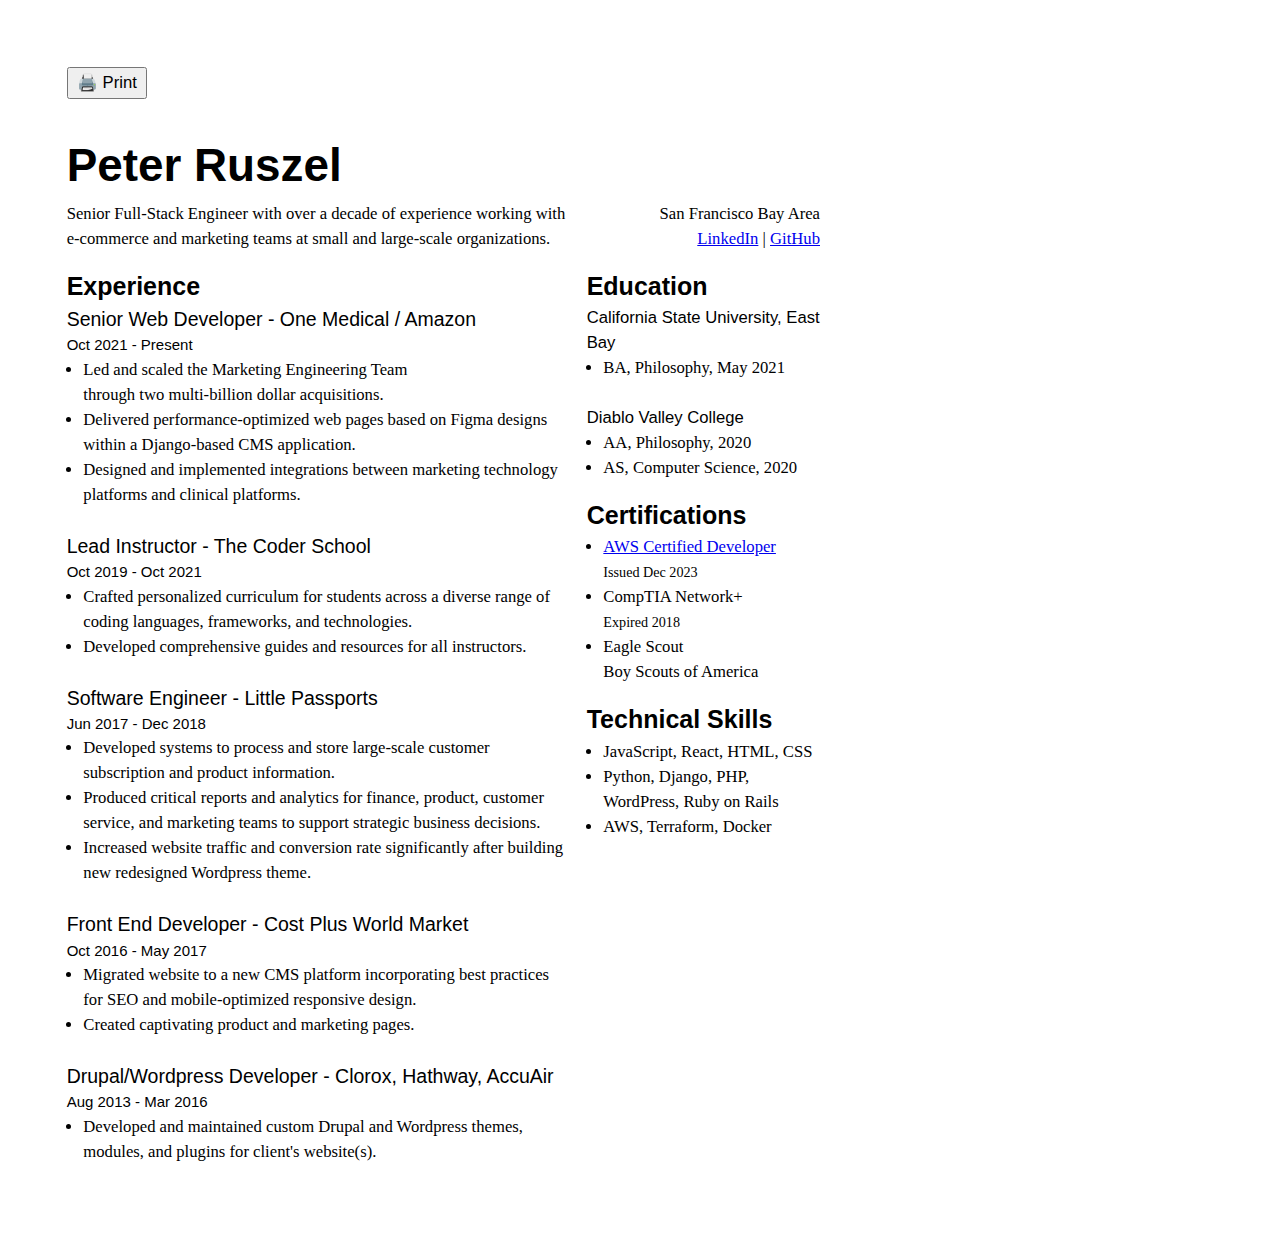
==== commit b5d53e8d: "update resume.html" ====
--- a/resume.html
+++ b/resume.html
@@ -100,7 +100,7 @@
         }
         .name {
             margin: 0;
-            font-size: 2.25rem;
+            font-size: 2.75rem;
         }
         .summary {
             padding-right: 1rem;
@@ -142,7 +142,7 @@
         }
         .entry .date {
             grid-area: date;
-            font-size: 0.85rem;
+            font-size: 0.9rem;
             font-family: var(--title-font);
             margin: 0;
         }
@@ -185,8 +185,8 @@
         <header>
             <h1 class="name">Peter Ruszel</h1>
             <p class="summary">
-                Senior Full-Stack Engineer with over a decade of experience working on
-                e-commerce and marketing teams at small to large-scale organizations.
+                Senior Full-Stack Engineer with over a decade of experience working with
+                e-commerce and marketing teams at small and large-scale organizations.
                 <!--
                     A proven technical leader and teacher committed to leveraging technical
                     knowledge and a strategic mindset to deliver high-impact scalable
@@ -197,7 +197,7 @@
                 <div class="contact">
                     <p class="contact-location">San Francisco Bay Area</p>
                     <p class="contact-links">
-                        <a href="https://linkedin.com/in/peterrlopez">LinkedIn</a> | <a href="https://github.com/peterlopez">GitHub</a>
+                        <a href="https://linkedin.com/in/peterrlopez">LinkedIn</a> | <a href="https://github.com/pruszel">GitHub</a>
                     </p>
                 </div>
             </aside>
@@ -327,6 +327,25 @@
                     </li>
                 </ul>
                 
+                <h2 class="section-title">Certifications</h2>
+                <ul class="certifications">
+                    <li>
+                        <a href="https://www.credly.com/earner/earned/badge/3012c490-37a2-4f59-a415-b92a71e6569e">
+                            AWS Certified Developer
+                        </a>
+                        <br>
+                        <span style="font-size: 0.85rem;">Issued Dec 2023</span>
+                    </li>
+                    <li>
+                        CompTIA Network+<br>
+                        <span style="font-size: 0.85rem;">Expired 2018</span>
+                    </li>
+                    <li>
+                        Eagle Scout
+                        <br>Boy Scouts of America
+                    </li>
+                </ul>
+
                 <h2 class="section-title">Technical Skills</h2>
                 <ul class="tech-skills">
                     <li>JavaScript, React, HTML, CSS</li>
@@ -334,24 +353,6 @@
                     <li>AWS, Terraform, Docker</li>
                 </ul>
                 
-                <h2 class="section-title">Certifications</h2>
-                <ul class="certifications">
-                    <li>
-                        <a href="https://www.credly.com/earner/earned/badge/3012c490-37a2-4f59-a415-b92a71e6569e">
-                            AWS Certified Developer
-                        </a>
-                        <br>
-                        <span style="font-size: 0.85rem;">Issued Dec 2023</span>
-                    </li>
-                    <li>
-                        CompTIA Network+<br>
-                        <span style="font-size: 0.85rem;">Expired 2018</span>
-                    </li>
-                    <li>
-                        Eagle Scout
-                        <br>Boy Scouts of America
-                    </li>
-                </ul>
             </section>
         </main>
     </div>
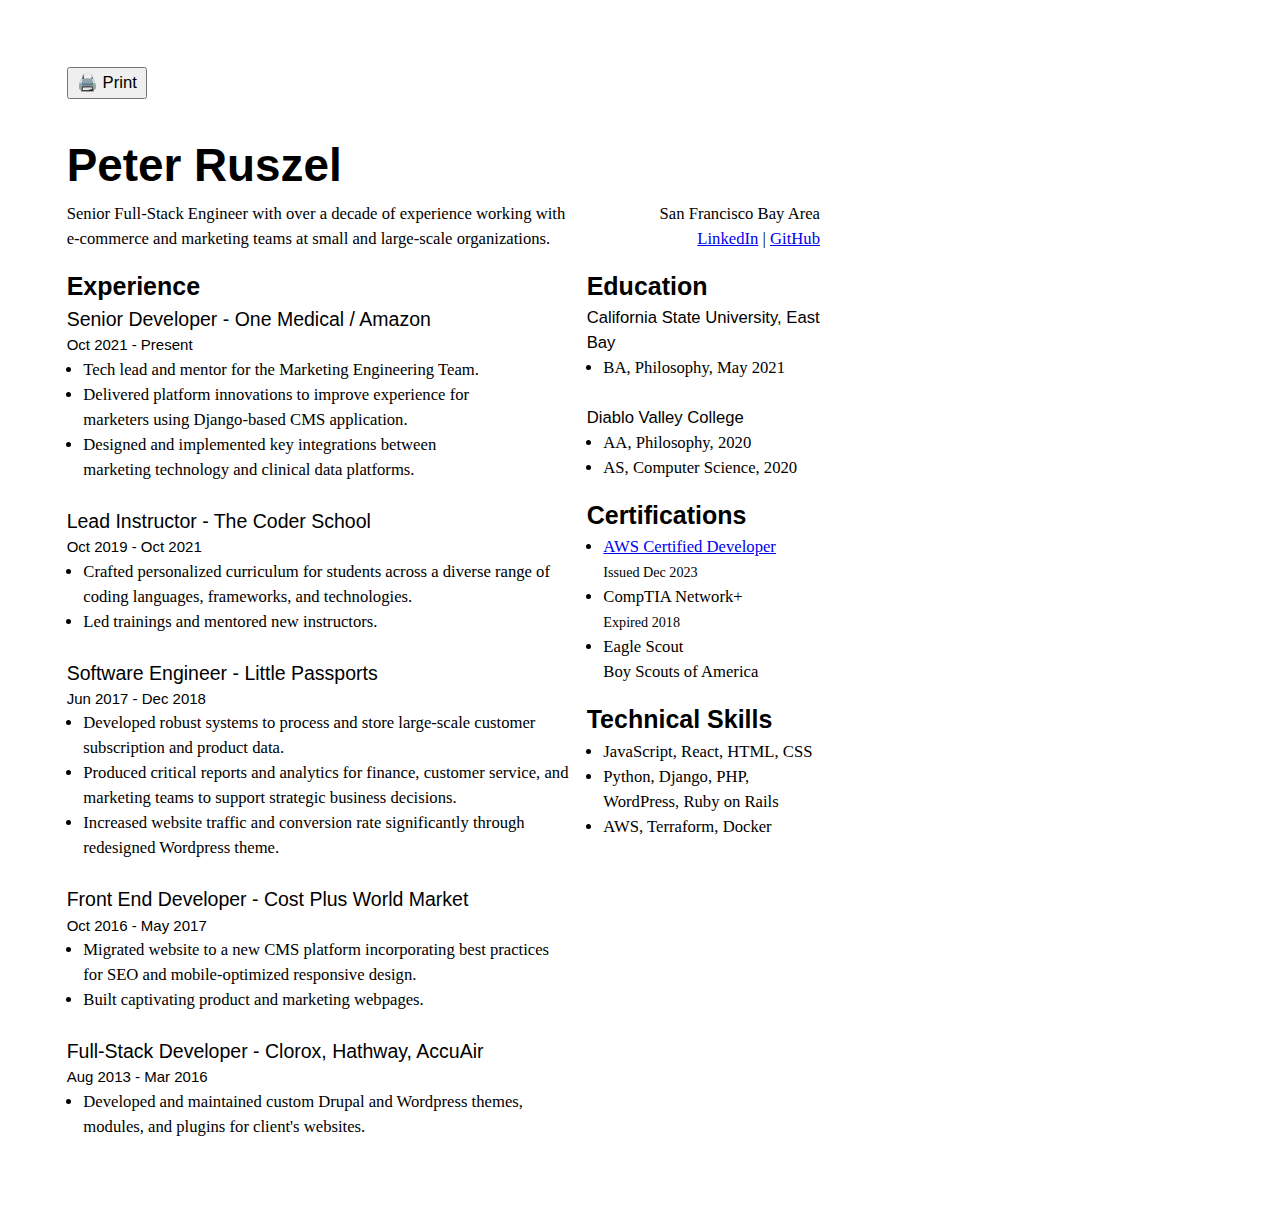
==== commit 6e6c58d3: "update resume.html" ====
--- a/resume.html
+++ b/resume.html
@@ -8,14 +8,13 @@
     <meta property="og:title" content="Peter Ruszel Resume" />
     <meta
     property="og:description"
-    content="Senior Full-Stack Engineer with over a decade of experience working on e-commerce and marketing teams at small to large-scale organizations."
-    />
+    content="Senior Full-Stack Engineer with over a decade of experience working with e-commerce and marketing teams at small and large-scale organizations." />
     <meta
     property="og:image"
-    content="https://peterlopez.github.io/images/open-graph.jpg"
+    content="https://pruszel.github.io/images/open-graph.jpg"
     />
     <meta property="og:type" content="website" />
-    <meta property="og:url" content="https://peterlopez.github.io/resume" />
+    <meta property="og:url" content="https://pruszel.github.io/resume" />
     
     <!-- assets/resources -->
     <link rel="icon" href="data:;base64,iVBORwOKGO=" />
@@ -209,21 +208,20 @@
                     
                     <div class="entry">
                         <h3 class="title2">
-                            Senior Web Developer - One Medical / Amazon
+                            Senior Developer - One Medical / Amazon
                         </h3>
                         <p class="date">Oct 2021 - Present</p>
                         <ul class="responsibilities">
                             <li>
-                                Led and scaled the Marketing Engineering Team<br>through two
-                                multi-billion dollar acquisitions.
-                            </li>
-                            <li>
-                                Delivered performance-optimized web pages based on Figma
-                                designs within a Django-based CMS application.
-                            </li>
-                            <li>
-                                Designed and implemented integrations between marketing
-                                technology platforms and clinical platforms.
+                                Tech lead and mentor for the Marketing Engineering Team.
+                            </li>
+                            <li>
+                                Delivered platform innovations to improve experience for<br>
+                                marketers using Django-based CMS application.
+                            </li>
+                            <li>
+                                Designed and implemented key integrations between<br>
+                                marketing technology and clinical data platforms.
                             </li>
                             <!--
                                 <li>
@@ -251,8 +249,7 @@
                                 </li>
                             -->
                             <li>
-                                Developed comprehensive guides and resources for
-                                all instructors.
+                                Led trainings and mentored new instructors.
                             </li>
                         </ul>
                     </div>
@@ -262,17 +259,17 @@
                         <p class="date">Jun 2017 - Dec 2018</p>
                         <ul class="responsibilities">
                             <li>
-                                Developed systems to process and store large-scale customer
-                                subscription and product information.
+                                Developed robust systems to process and store large-scale customer
+                                subscription and product data.
                             </li>
                             <li>
                                 Produced critical reports and analytics for finance,
-                                product, customer service, and marketing teams to support
+                                customer service, and marketing teams to support
                                 strategic business decisions.
                             </li>
                             <li>
                                 Increased website traffic and conversion rate significantly
-                                after building new redesigned Wordpress theme.
+                                through redesigned Wordpress theme.
                             </li>
                         </ul>
                     </div>
@@ -287,19 +284,19 @@
                                 Migrated website to a new CMS platform incorporating best
                                 practices for SEO and mobile-optimized responsive design.
                             </li>
-                            <li>Created captivating product and marketing pages.</li>
+                            <li>Built captivating product and marketing webpages.</li>
                         </ul>
                     </div>
                     
                     <div class="entry">
                         <h3 class="title2">
-                            Drupal/Wordpress Developer - Clorox, Hathway, AccuAir
+                            Full-Stack Developer - Clorox, Hathway, AccuAir
                         </h3>
                         <p class="date">Aug 2013 - Mar 2016</p>
                         <ul class="responsibilities">
                             <li>
                                 Developed and maintained custom Drupal and Wordpress themes,
-                                modules, and plugins for client's website(s).
+                                modules, and plugins for client's websites.
                             </li>
                         </ul>
                     </div>
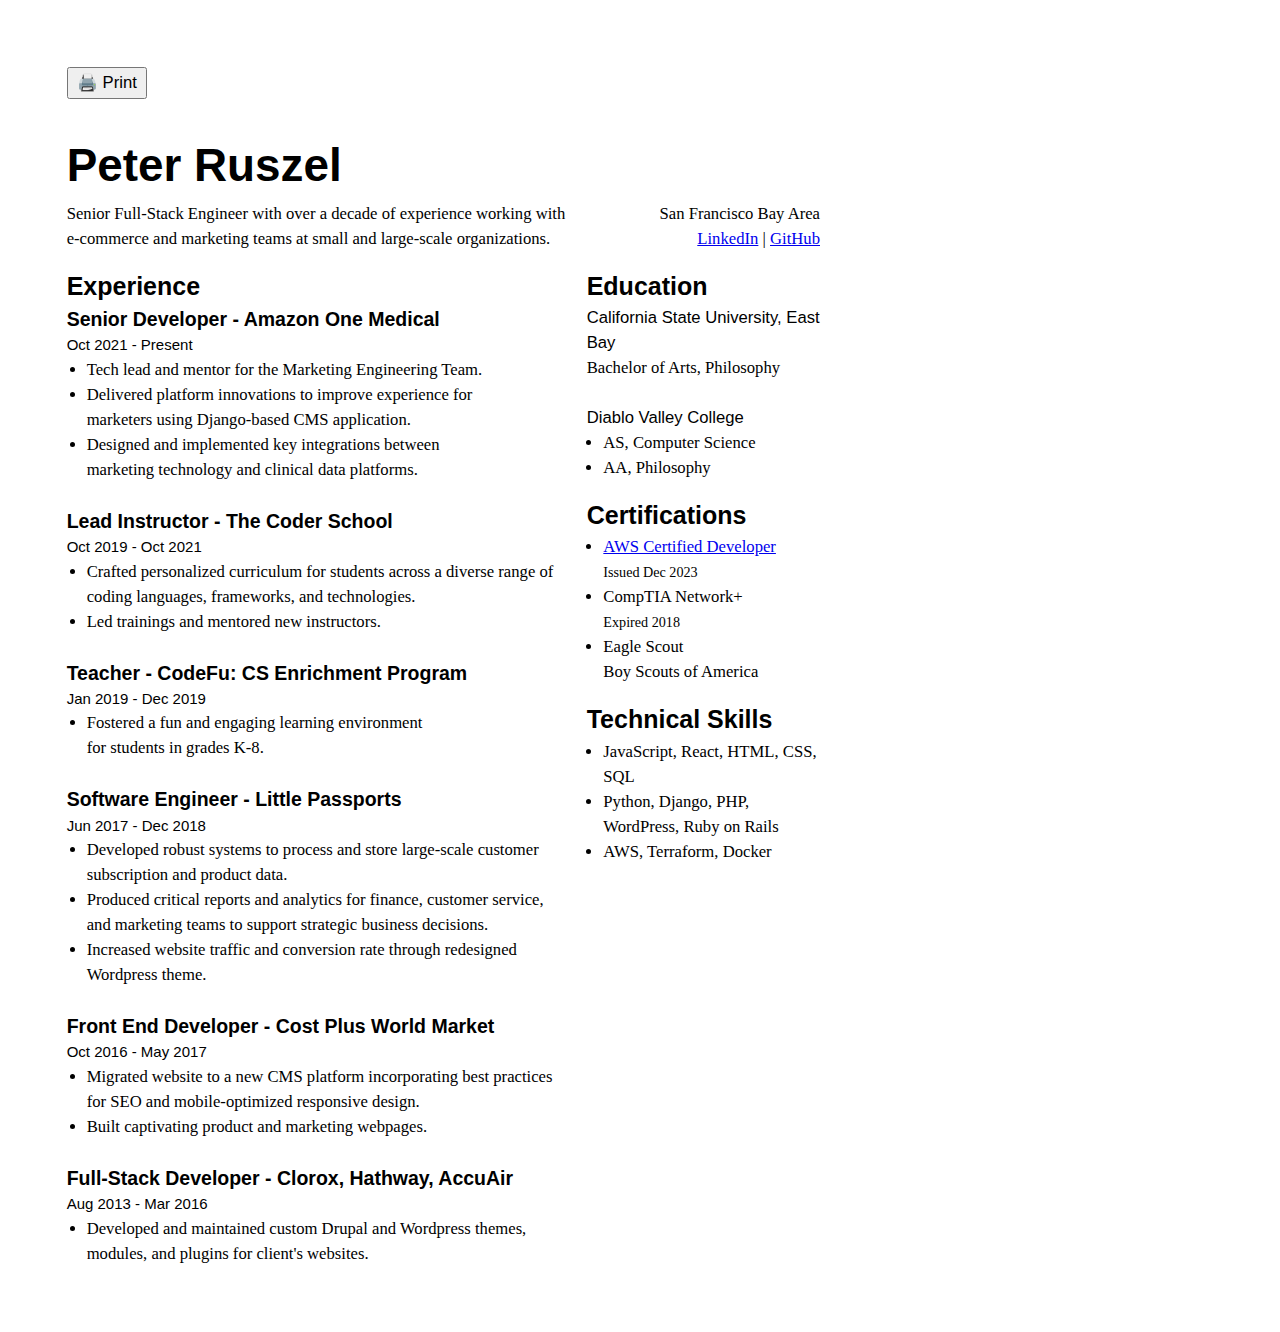
==== commit ae823b07: "update resume.html" ====
--- a/resume.html
+++ b/resume.html
@@ -111,7 +111,7 @@
         .contact p {
             margin: 0;
         }
-
+        
         /* Layout */
         main {
             display: grid;
@@ -125,6 +125,7 @@
         }
         .title2 {
             margin: 0;
+            font-weight: 600;
         }
         .title3 {
             font-size: 1rem;
@@ -136,7 +137,7 @@
             color: #333;
             font-size: 0.85rem;
         }
-        .entry {
+        .entry:not(:last-child) {
             margin: 0 0 1.5rem 0;
         }
         .entry .date {
@@ -148,7 +149,7 @@
         
         .experience .responsibilities {
             margin: 0;
-            padding: 0 0 0 1rem;
+            padding: 0 0 0 1.2rem;
         }
         .tech-skills,
         .certifications {
@@ -187,9 +188,9 @@
                 Senior Full-Stack Engineer with over a decade of experience working with
                 e-commerce and marketing teams at small and large-scale organizations.
                 <!--
-                    A proven technical leader and teacher committed to leveraging technical
-                    knowledge and a strategic mindset to deliver high-impact scalable
-                    solutions.
+                A proven technical leader and teacher committed to leveraging technical
+                knowledge and a strategic mindset to deliver high-impact scalable
+                solutions.
                 -->
             </p>
             <aside>
@@ -208,7 +209,7 @@
                     
                     <div class="entry">
                         <h3 class="title2">
-                            Senior Developer - One Medical / Amazon
+                            Senior Developer - Amazon One Medical
                         </h3>
                         <p class="date">Oct 2021 - Present</p>
                         <ul class="responsibilities">
@@ -224,11 +225,11 @@
                                 marketing technology and clinical data platforms.
                             </li>
                             <!--
-                                <li>
-                                    Ensured compliance with rigorous security and legal
-                                    standards for CMS application and related AWS
-                                    infrastructure.
-                                </li>
+                            <li>
+                                Ensured compliance with rigorous security and legal
+                                standards for CMS application and related AWS
+                                infrastructure.
+                            </li>
                             -->
                         </ul>
                     </div>
@@ -243,14 +244,27 @@
                                 technologies.
                             </li>
                             <!--
-                                <li>
-                                    Fostered a fun and engaging learning environment for
-                                    students grades K-12.
-                                </li>
+                            <li>
+                                Fostered a fun and engaging learning environment for
+                                students grades K-12.
+                            </li>
                             -->
                             <li>
                                 Led trainings and mentored new instructors.
                             </li>
+                        </ul>
+                    </div>
+                    
+                    <div class="entry">
+                        <h3 class="title2">Teacher - CodeFu: CS Enrichment Program</h3>
+                        <p class="date">Jan 2019 - Dec 2019</p>
+                        <ul class="responsibilities">
+                            
+                            <li>
+                                Fostered a fun and engaging learning environment<br>
+                                for students in grades K-8.
+                            </li>
+
                         </ul>
                     </div>
                     
@@ -268,7 +282,7 @@
                                 strategic business decisions.
                             </li>
                             <li>
-                                Increased website traffic and conversion rate significantly
+                                Increased website traffic and conversion rate
                                 through redesigned Wordpress theme.
                             </li>
                         </ul>
@@ -307,20 +321,18 @@
                 <h2 class="section-title">Education</h2>
                 
                 <h4>California State University, East Bay</h4>
-                <ul class="degrees">
-                    <li>
-                        <p>BA, Philosophy, May 2021</p>
-                    </li>
-                </ul>
+                <p>
+                    Bachelor of Arts, Philosophy<br>
+                </p>
                 <br>
                 
                 <h4>Diablo Valley College</h4>
                 <ul class="degrees">
                     <li>
-                        <p>AA, Philosophy, 2020</p>
-                    </li>
-                    <li>
-                        <p>AS, Computer Science, 2020</p>
+                        <p>AS, Computer Science</p>
+                    </li>
+                    <li>
+                        <p>AA, Philosophy</p>
                     </li>
                 </ul>
                 
@@ -342,10 +354,10 @@
                         <br>Boy Scouts of America
                     </li>
                 </ul>
-
+                
                 <h2 class="section-title">Technical Skills</h2>
                 <ul class="tech-skills">
-                    <li>JavaScript, React, HTML, CSS</li>
+                    <li>JavaScript, React, HTML, CSS, SQL</li>
                     <li>Python, Django, PHP, WordPress, Ruby on Rails</li>
                     <li>AWS, Terraform, Docker</li>
                 </ul>
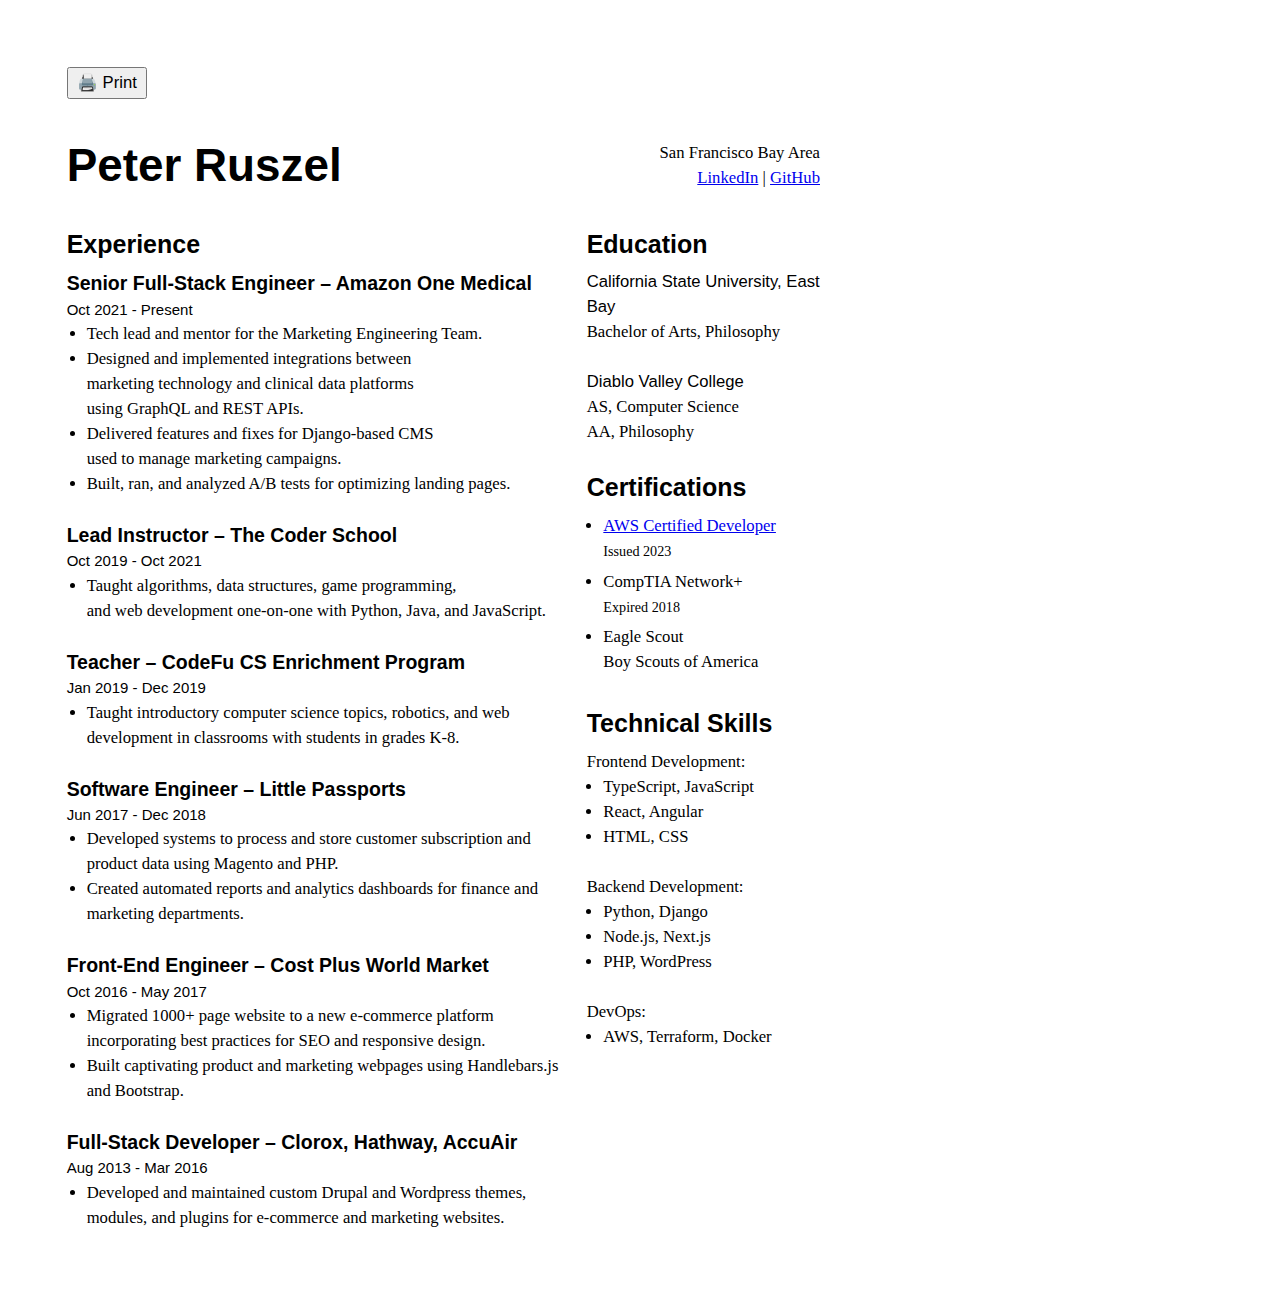
==== commit d36a6891: "update resume.html" ====
--- a/resume.html
+++ b/resume.html
@@ -88,9 +88,6 @@
             display: grid;
             grid-template-columns: auto auto;
         }
-        header h1 {
-            grid-column: span 2;
-        }
         .print-btn {
             margin-bottom: 2rem;
             order: -1;
@@ -105,8 +102,10 @@
             padding-right: 1rem;
             text-wrap: balance;
         }
-        aside {
+        header aside {
+            align-self: end;
             text-align: right;
+            padding-bottom: 0.65rem;
         }
         .contact p {
             margin: 0;
@@ -121,7 +120,7 @@
         
         /* All Sections */
         .section-title {
-            margin: 1rem 0 0rem;
+            margin: 1.5rem 0 0.35rem;
         }
         .title2 {
             margin: 0;
@@ -156,6 +155,9 @@
             margin: 0;
             padding: 0 0 0 1rem;
         }
+        .certifications li {
+            padding-bottom: 0.35rem;
+        }
         .degrees {
             margin: 0;
             padding: 0 0 0 1rem;
@@ -165,17 +167,9 @@
             .print-btn {
                 display: none;
             }
-            a,
-            a:visited {
-                color: black;
-                text-decoration: none;
-            }
             @page {
                 size: auto;
                 margin: 0.75in 1in;
-            }
-            .contact-links {
-                display: none;
             }
         }
     </style>
@@ -184,15 +178,6 @@
     <div class="page page1">
         <header>
             <h1 class="name">Peter Ruszel</h1>
-            <p class="summary">
-                Senior Full-Stack Engineer with over a decade of experience working with
-                e-commerce and marketing teams at small and large-scale organizations.
-                <!--
-                A proven technical leader and teacher committed to leveraging technical
-                knowledge and a strategic mindset to deliver high-impact scalable
-                solutions.
-                -->
-            </p>
             <aside>
                 <div class="contact">
                     <p class="contact-location">San Francisco Bay Area</p>
@@ -209,7 +194,7 @@
                     
                     <div class="entry">
                         <h3 class="title2">
-                            Senior Developer - Amazon One Medical
+                            Senior Full-Stack Engineer – Amazon One Medical
                         </h3>
                         <p class="date">Oct 2021 - Present</p>
                         <ul class="responsibilities">
@@ -217,100 +202,78 @@
                                 Tech lead and mentor for the Marketing Engineering Team.
                             </li>
                             <li>
-                                Delivered platform innovations to improve experience for<br>
-                                marketers using Django-based CMS application.
-                            </li>
-                            <li>
-                                Designed and implemented key integrations between<br>
-                                marketing technology and clinical data platforms.
-                            </li>
-                            <!--
-                            <li>
-                                Ensured compliance with rigorous security and legal
-                                standards for CMS application and related AWS
-                                infrastructure.
-                            </li>
-                            -->
-                        </ul>
-                    </div>
-                    
-                    <div class="entry">
-                        <h3 class="title2">Lead Instructor - The Coder School</h3>
+                                Designed and implemented integrations between <br>
+                                marketing technology and clinical data platforms <br>using GraphQL and REST APIs.
+                            </li>
+                            <li>
+                                Delivered features and fixes for
+                                Django-based CMS <br>used to manage marketing campaigns.
+                            </li>
+                            <li>Built, ran, and analyzed A/B tests for optimizing landing pages.</li>
+                        </ul>
+                    </div>
+                    
+                    <div class="entry">
+                        <h3 class="title2">Lead Instructor – The Coder School</h3>
                         <p class="date">Oct 2019 - Oct 2021</p>
                         <ul class="responsibilities">
                             <li>
-                                Crafted personalized curriculum for students across a
-                                diverse range of coding languages, frameworks, and
-                                technologies.
-                            </li>
-                            <!--
-                            <li>
-                                Fostered a fun and engaging learning environment for
-                                students grades K-12.
-                            </li>
-                            -->
-                            <li>
-                                Led trainings and mentored new instructors.
-                            </li>
-                        </ul>
-                    </div>
-                    
-                    <div class="entry">
-                        <h3 class="title2">Teacher - CodeFu: CS Enrichment Program</h3>
+                                Taught algorithms, data structures, game programming, <br>and web development one-on-one with Python, Java, and JavaScript.
+                            </li>
+                        </ul>
+                    </div>
+                    
+                    <div class="entry">
+                        <h3 class="title2">Teacher – CodeFu CS Enrichment Program</h3>
                         <p class="date">Jan 2019 - Dec 2019</p>
                         <ul class="responsibilities">
                             
                             <li>
-                                Fostered a fun and engaging learning environment<br>
-                                for students in grades K-8.
-                            </li>
-
-                        </ul>
-                    </div>
-                    
-                    <div class="entry">
-                        <h3 class="title2">Software Engineer - Little Passports</h3>
+                                Taught introductory computer science topics, robotics, and web development in classrooms
+                                with students in grades K-8.
+                            </li>
+                            
+                        </ul>
+                    </div>
+                    
+                    <div class="entry">
+                        <h3 class="title2">Software Engineer – Little Passports</h3>
                         <p class="date">Jun 2017 - Dec 2018</p>
                         <ul class="responsibilities">
                             <li>
-                                Developed robust systems to process and store large-scale customer
-                                subscription and product data.
-                            </li>
-                            <li>
-                                Produced critical reports and analytics for finance,
-                                customer service, and marketing teams to support
-                                strategic business decisions.
-                            </li>
-                            <li>
-                                Increased website traffic and conversion rate
-                                through redesigned Wordpress theme.
+                                Developed systems to process and store customer
+                                subscription and product data using Magento and PHP.
+                            </li>
+                            <li>
+                                Created automated reports and analytics dashboards for finance
+                                and marketing departments.
                             </li>
                         </ul>
                     </div>
                     
                     <div class="entry">
                         <h3 class="title2">
-                            Front End Developer - Cost Plus World Market
+                            Front-End Engineer – Cost Plus World Market
                         </h3>
                         <p class="date">Oct 2016 - May 2017</p>
                         <ul class="responsibilities">
                             <li>
-                                Migrated website to a new CMS platform incorporating best
-                                practices for SEO and mobile-optimized responsive design.
-                            </li>
-                            <li>Built captivating product and marketing webpages.</li>
+                                Migrated 1000+ page website to a new e-commerce platform incorporating best
+                                practices for SEO and responsive design.
+                            </li>
+                            <li>Built captivating product and marketing webpages using Handlebars.js and Bootstrap.</li>
                         </ul>
                     </div>
                     
                     <div class="entry">
                         <h3 class="title2">
-                            Full-Stack Developer - Clorox, Hathway, AccuAir
+                            Full-Stack Developer – Clorox, Hathway, AccuAir
                         </h3>
                         <p class="date">Aug 2013 - Mar 2016</p>
                         <ul class="responsibilities">
                             <li>
                                 Developed and maintained custom Drupal and Wordpress themes,
-                                modules, and plugins for client's websites.
+                                modules, and plugins for e-commerce and marketing websites.
                             </li>
                         </ul>
                     </div>
@@ -327,14 +290,8 @@
                 <br>
                 
                 <h4>Diablo Valley College</h4>
-                <ul class="degrees">
-                    <li>
-                        <p>AS, Computer Science</p>
-                    </li>
-                    <li>
-                        <p>AA, Philosophy</p>
-                    </li>
-                </ul>
+                <p>AS, Computer Science</p>
+                <p>AA, Philosophy</p>
                 
                 <h2 class="section-title">Certifications</h2>
                 <ul class="certifications">
@@ -343,7 +300,7 @@
                             AWS Certified Developer
                         </a>
                         <br>
-                        <span style="font-size: 0.85rem;">Issued Dec 2023</span>
+                        <span style="font-size: 0.85rem;">Issued 2023</span>
                     </li>
                     <li>
                         CompTIA Network+<br>
@@ -356,9 +313,22 @@
                 </ul>
                 
                 <h2 class="section-title">Technical Skills</h2>
+                <p>Frontend Development:</p>
                 <ul class="tech-skills">
-                    <li>JavaScript, React, HTML, CSS, SQL</li>
-                    <li>Python, Django, PHP, WordPress, Ruby on Rails</li>
+                    <li>TypeScript, JavaScript</li>
+                    <li>React, Angular</li>
+                    <li>HTML, CSS</li>
+                </ul>
+                <br>
+                <p>Backend Development:</p>
+                <ul class="tech-skills">
+                    <li>Python, Django</li>
+                    <li>Node.js, Next.js</li>
+                    <li>PHP, WordPress</li>
+                </ul>
+                <br>
+                <p>DevOps:</p>
+                <ul class="tech-skills">
                     <li>AWS, Terraform, Docker</li>
                 </ul>
                 
